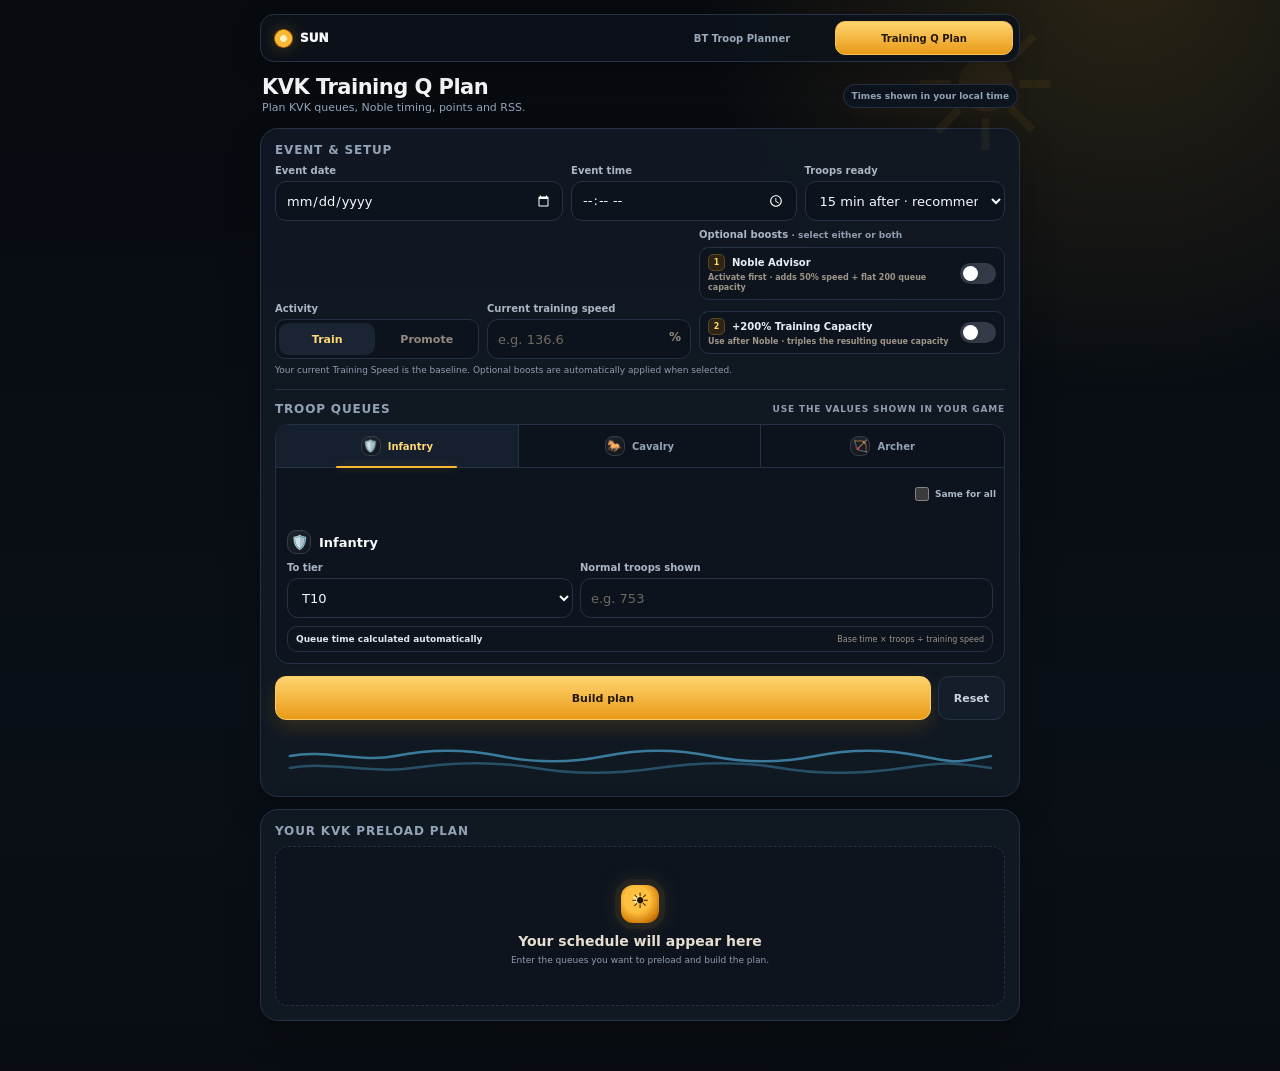
==== training.html @ 13582163 "Add files via upload" ====
<!DOCTYPE html>
<html lang="en">
<head>
<meta charset="UTF-8">
<meta name="viewport" content="width=device-width, initial-scale=1.0">
<meta name="theme-color" content="#11131a">
<title>Training Q Plan | SUN Alliance</title>
<style>
:root{
  --bg:#f8f6f8;--surface:#fff;--surface2:#fcfafc;--ink:#302a33;--muted:#817786;
  --plum:#785b78;--plum2:#9a7697;--blush:#f2e7ed;--blush2:#fbf3f7;
  --line:#e9e3e9;--line2:#ddd3df;--green:#55796b;--greenbg:#f2f8f5;
  --red:#9a5360;--redbg:#fff4f5;--amber:#8b7043;--amberbg:#fffaf0;
  --shadow:0 18px 60px rgba(59,44,61,.08);--r:20px;
}
*{box-sizing:border-box}
html{color-scheme:light}
body{margin:0;min-height:100vh;background:radial-gradient(circle at 12% 0%,rgba(242,221,235,.58),transparent 28%),radial-gradient(circle at 96% 10%,rgba(232,226,246,.58),transparent 25%),linear-gradient(180deg,#fcfafc 0,#f6f3f7 100%);color:var(--ink);font-family:Inter,ui-sans-serif,system-ui,-apple-system,BlinkMacSystemFont,"Segoe UI",sans-serif;padding:30px 18px 48px}
.shell{width:min(1180px,100%);margin:auto}
.hero{display:flex;align-items:flex-end;justify-content:space-between;gap:24px;margin:0 2px 20px}
.brand{min-width:0}.brandline{display:flex;align-items:center;gap:6px;font-size:12px;font-weight:800;letter-spacing:.12em;text-transform:uppercase;color:var(--plum2);margin-bottom:7px}.spark{display:inline-grid;place-items:center;width:22px;height:22px;border-radius:8px;background:linear-gradient(135deg,#f8e8f1,#eee4f5);color:#9b6f93;box-shadow:inset 0 0 0 1px rgba(154,118,151,.14)}
h1{font-size:clamp(27px,4vw,40px);line-height:1.05;letter-spacing:-.035em;margin:0;color:#3d3440;font-weight:850}.subtitle{margin:8px 0 0;max-width:720px;color:var(--muted);font-size:14px;line-height:1.55}
.localTag{white-space:nowrap;border:1px solid var(--line);background:rgba(255,255,255,.72);padding:8px 11px;border-radius:999px;color:var(--muted);font-size:12px;font-weight:700}
.layout{display:grid;grid-template-columns:minmax(0,.92fr) minmax(0,1.08fr);gap:16px;align-items:start}
.card{background:rgba(255,255,255,.90);border:1px solid rgba(229,220,231,.9);border-radius:var(--r);box-shadow:0 22px 70px rgba(70,50,73,.09);backdrop-filter:blur(12px)}
.formCard{padding:18px}.resultCard{padding:18px;position:sticky;top:16px}
.sectionTitle{display:flex;align-items:center;justify-content:space-between;gap:10px;font-size:12px;text-transform:uppercase;letter-spacing:.1em;color:var(--muted);font-weight:850;margin:0 0 10px}
.divider{height:1px;background:var(--line);margin:15px 0}
label{display:block;font-size:12px;font-weight:780;color:#655b69;margin:0 0 6px}.field{min-width:0}.micro{font-size:11px;color:var(--muted);line-height:1.45}
input,select{width:100%;height:42px;border:1px solid var(--line2);border-radius:11px;background:#fff;padding:8px 10px;color:var(--ink);font:inherit;font-size:14px;outline:none;transition:.16s}
input:focus,select:focus{border-color:#ad90aa;box-shadow:0 0 0 3px rgba(120,91,120,.10)}.unitPct{position:relative}.unitPct input{padding-right:28px}.unitPct span{position:absolute;right:10px;top:11px;color:#9b929e;font-size:12px;font-weight:800;pointer-events:none}
.eventGrid{display:grid;grid-template-columns:1.15fr .9fr .8fr;gap:10px}
.planRow{display:grid;grid-template-columns:.82fr .72fr 1.18fr;gap:10px;margin-top:10px;align-items:end}
.segment{display:grid;grid-template-columns:1fr 1fr;background:#f5f1f5;border:1px solid var(--line);padding:3px;border-radius:12px;gap:3px;height:42px}.segChoice{position:relative}.segChoice input{position:absolute;opacity:0;pointer-events:none}.segChoice span{height:34px;border-radius:9px;display:flex;align-items:center;justify-content:center;font-size:12px;font-weight:800;color:var(--muted);cursor:pointer;transition:.16s}.segChoice input:checked+span{background:#fff;color:var(--plum);box-shadow:0 2px 8px rgba(59,44,61,.08)}
.optionStack{display:grid;gap:7px}.toggleCard{display:flex;align-items:center;justify-content:space-between;gap:10px;min-height:42px;padding:7px 9px;border:1px solid var(--line2);border-radius:12px;background:#fff;cursor:pointer;transition:.16s}.toggleCard:hover{border-color:#cdbfce}.toggleCopy{min-width:0}.toggleTitle{display:flex;align-items:center;gap:7px;font-size:11px;font-weight:850;color:#625766}.stepNo{display:inline-grid;place-items:center;width:19px;height:19px;border-radius:6px;background:#f3edf3;color:var(--plum);font-size:9px;font-weight:900}.toggleSub{font-size:9px;color:var(--muted);margin-top:2px;line-height:1.35}.switch{position:relative;flex:0 0 auto;width:38px;height:22px}.switch input{position:absolute;opacity:0;pointer-events:none}.switchTrack{position:absolute;inset:0;border-radius:999px;background:#ded7df;transition:.18s}.switchTrack:after{content:"";position:absolute;width:16px;height:16px;left:3px;top:3px;border-radius:50%;background:#fff;box-shadow:0 1px 4px rgba(0,0,0,.15);transition:.18s}.switch input:checked+.switchTrack{background:var(--plum)}.switch input:checked+.switchTrack:after{transform:translateX(16px)}.buffNote{margin-top:6px}.sequenceHint{margin-top:8px;padding:10px 11px;border-radius:12px;background:linear-gradient(135deg,#fff8fc,#f8f2ff);border:1px solid #e6d7e6;box-shadow:0 6px 18px rgba(120,91,120,.07);font-size:10px;color:#756a78;line-height:1.45;display:flex;gap:9px;align-items:flex-start}.sequenceHint .tipIcon{flex:0 0 auto;width:24px;height:24px;border-radius:8px;display:grid;place-items:center;background:#f1e6f0;color:var(--plum);font-size:13px}.sequenceHint .tipTitle{font-weight:900;color:#5b4b5e;margin-bottom:2px}.sequenceHint .tipCopy{color:var(--muted)}
.tabsWrap{border:1px solid var(--line);border-radius:15px;background:var(--surface2);overflow:hidden}.tabsBar{border-bottom:1px solid var(--line);background:#faf8fa}.tabs{display:grid;grid-template-columns:repeat(3,minmax(0,1fr));gap:0;width:100%}.applyAllRow{display:flex;justify-content:flex-end;padding:7px 10px 0}.applyAll{display:inline-flex;align-items:center;gap:6px;color:var(--muted);font-size:10px;font-weight:800;cursor:pointer;white-space:nowrap}.applyAll input{width:14px;height:14px;margin:0;accent-color:var(--plum)}.tab{border:0;background:transparent;min-height:48px;padding:8px 6px;cursor:pointer;color:#817786;font:inherit;font-size:12px;font-weight:800;position:relative;display:flex;align-items:center;justify-content:center;gap:7px}.tab:not(:last-child){border-right:1px solid var(--line)}.tab.active{background:#fff;color:var(--plum)}.tab.active:after{content:"";position:absolute;left:25%;right:25%;bottom:-1px;height:2px;background:var(--plum)}
.troopCard{display:none;padding:14px}.troopCard.active{display:block}.troopTop{display:flex;align-items:center;justify-content:space-between;gap:12px;margin-bottom:12px}.troopName{font-size:15px;font-weight:850;display:flex;align-items:center;gap:8px}
.tierQty{display:grid;grid-template-columns:.86fr .86fr 1.25fr;gap:8px}.trainingMode .source-wrap{display:none}.trainingMode .tierQty{grid-template-columns:.9fr 1.3fr}
.calcHint{margin-top:10px;padding:9px 10px;border:1px solid var(--line);background:#faf8fa;border-radius:11px;display:flex;justify-content:space-between;gap:10px;align-items:center}.calcHint b{font-size:11px;color:#5d485f}.calcHint span{font-size:10px;color:var(--muted);text-align:right}
.actions{display:grid;grid-template-columns:1fr auto;gap:8px;margin-top:13px}.btn{height:44px;border-radius:11px;border:0;padding:0 15px;font:inherit;font-size:13px;font-weight:850;cursor:pointer}.primary{background:#5d485f;color:#fff;box-shadow:0 8px 22px rgba(93,72,95,.18)}.secondary{background:#fff;border:1px solid var(--line2);color:#756a78}.btn:active{transform:translateY(1px)}
.error{display:none;margin-top:10px;padding:10px 11px;border-radius:11px;background:var(--redbg);border:1px solid #efd6da;color:var(--red);font-size:11px;line-height:1.5}.error.show{display:block}
.empty{min-height:300px;display:grid;place-items:center;text-align:center;border:1px dashed var(--line2);border-radius:15px;background:#fdfcfd;padding:28px;color:var(--muted)}.emptyMark{width:44px;height:44px;border-radius:14px;background:var(--blush);display:grid;place-items:center;margin:0 auto 10px;color:var(--plum);font-size:20px}.empty strong{display:block;color:#5e5562;font-size:14px;margin-bottom:5px}
.resultHead{display:flex;justify-content:space-between;gap:16px;align-items:flex-start;padding-bottom:13px;border-bottom:1px solid var(--line)}.resultHead .date{font-size:20px;font-weight:850;letter-spacing:-.025em;margin-top:3px}.resultHead .sub{font-size:11px;color:var(--muted);margin-top:4px}.points{text-align:right}.points .num{font-size:24px;font-weight:900;color:var(--plum);letter-spacing:-.03em}.points .lbl{font-size:10px;text-transform:uppercase;letter-spacing:.09em;color:var(--muted);font-weight:800}
.planSummary{margin-top:11px;padding:11px 12px;border:1px solid var(--line);background:#fcfafc;border-radius:12px;font-size:12px;line-height:1.6;color:#665b69}.planSummary b{color:#4f4352}.notice{margin-top:10px;padding:9px 10px;border-radius:10px;font-size:11px;line-height:1.45}.notice.ok{background:var(--greenbg);color:var(--green);border:1px solid #dcebe4}.notice.warn{background:var(--redbg);color:var(--red);border:1px solid #efd6da}
.startHero{margin-top:11px;padding:12px 13px;border:1px solid #ded3e0;background:linear-gradient(135deg,#fff,#faf5fa);border-radius:13px;display:flex;align-items:center;justify-content:space-between;gap:14px}.startHero .label{font-size:10px;text-transform:uppercase;letter-spacing:.09em;color:var(--muted);font-weight:850}.startHero .when{font-size:16px;font-weight:900;color:#4f3f52;text-align:right;letter-spacing:-.02em}.startHero .micro{margin-top:3px}
.noble{display:flex;align-items:center;justify-content:space-between;gap:12px;margin-top:11px;padding:10px 11px;border:1px solid #e5dbe5;background:#fbf7fa;border-radius:11px}.noble .label{font-size:11px;color:var(--muted);font-weight:750}.noble .when{font-size:13px;font-weight:850;color:#5d485f;text-align:right}
.planSteps{margin-top:11px;display:grid;gap:8px}.planStep{display:grid;grid-template-columns:auto 1fr auto;gap:10px;align-items:center;padding:10px 11px;border:1px solid var(--line);border-radius:12px;background:#fcfafc}.planStep .n{width:24px;height:24px;border-radius:8px;display:grid;place-items:center;background:#f1eaf1;color:var(--plum);font-size:10px;font-weight:900}.planStep .title{font-size:11px;font-weight:850;color:#534756}.planStep .desc{font-size:9px;color:var(--muted);margin-top:2px;line-height:1.35}.planStep .time{font-size:12px;font-weight:900;color:#4f3f52;text-align:right;white-space:nowrap}.queueSummary{margin-top:11px;display:grid;grid-template-columns:repeat(3,minmax(0,1fr));gap:7px}.queuePill{padding:9px;border:1px solid var(--line);border-radius:11px;background:#fff}.queuePill .top{display:flex;align-items:center;gap:6px;font-size:10px;font-weight:850;color:#594d5c}.queuePill .qty{font-size:14px;font-weight:900;color:#453b48;margin-top:4px}.queuePill .meta{font-size:9px;color:var(--muted);margin-top:2px;line-height:1.35}.schedule{margin-top:12px;border:1px solid var(--line);border-radius:13px;overflow:hidden}.schedHead,.schedRow{display:grid;grid-template-columns:1.25fr 1.1fr .8fr .7fr;gap:8px;align-items:center}.schedHead{padding:8px 10px;background:#faf8fa;color:#918895;font-size:9px;text-transform:uppercase;letter-spacing:.08em;font-weight:850}.schedRow{padding:10px;border-top:1px solid var(--line);font-size:11px}.schedRow:first-of-type{border-top:0}.qname{font-weight:850;color:#554b58}.qpath{display:block;color:var(--muted);font-size:10px;margin-top:2px}.start{font-weight:850;color:#4c414f}.smallMuted{font-size:10px;color:var(--muted)}
.rssTotal{margin-top:11px;border:1px solid var(--line);border-radius:13px;padding:10px}.rssTop{display:flex;align-items:center;justify-content:space-between;gap:10px;margin-bottom:8px}.rssTitle{font-size:11px;font-weight:850}.rssGrid{display:grid;grid-template-columns:repeat(4,1fr);gap:7px}.rssItem{background:linear-gradient(180deg,#fcfafc,#f8f4f8);border:1px solid #eee7ef;border-radius:11px;padding:8px;text-align:center}.rssItem span{display:flex;align-items:center;justify-content:center;gap:5px;font-size:9px;text-transform:uppercase;color:var(--muted);font-weight:800}.rssItem b{display:block;font-size:12px;margin-top:3px}.miniIcon{width:23px;height:23px;display:inline-grid;place-items:center;border-radius:8px;background:#fff;border:1px solid #eadfea;box-shadow:0 3px 10px rgba(71,51,73,.06);font-size:14px;line-height:1}.tabIcon{width:24px;height:24px;display:inline-grid;place-items:center;border-radius:8px;background:#fff;border:1px solid #ebe3ec;font-size:14px;box-shadow:0 3px 10px rgba(71,51,73,.05)}.troopIcon{width:28px;height:28px;display:inline-grid;place-items:center;border-radius:9px;background:linear-gradient(135deg,#fff,#f6eff6);border:1px solid #eadfea;font-size:16px}.unsupported{margin-top:9px;font-size:10px;color:var(--amber);background:var(--amberbg);border:1px solid #efe3c7;border-radius:9px;padding:8px;line-height:1.45}
.resultFoot{display:flex;gap:7px;flex-wrap:wrap;margin-top:10px}.tag{border:1px solid var(--line);border-radius:999px;padding:5px 8px;font-size:9px;color:var(--muted);background:#fff;font-weight:750}
.foot{margin-top:14px;text-align:center;font-size:10px;line-height:1.5;color:#9b929e}
@media(max-width:900px){.layout{grid-template-columns:1fr}.resultCard{position:static}.hero{align-items:flex-start}.localTag{display:none}.empty{min-height:180px}}
@media(max-width:600px){body{padding:18px 10px 34px;overflow-x:hidden}.shell,.layout,.card,.tabsWrap{max-width:100%;min-width:0}.hero{margin-bottom:14px}.subtitle{font-size:12px}.formCard,.resultCard{padding:13px;border-radius:16px}.planRow{grid-template-columns:1fr}.eventGrid{grid-template-columns:1fr 1fr}.eventGrid .bufferField{grid-column:1/-1}.tierQty,.trainingMode .tierQty{grid-template-columns:1fr 1fr}.tierQty .field:last-child{grid-column:1/-1}.tab{font-size:11px;gap:4px;padding:8px 4px}.tabIcon{width:22px;height:22px}.applyAllRow{padding:7px 9px 0}.queueSummary{grid-template-columns:1fr}.planStep{grid-template-columns:auto 1fr}.planStep .time{grid-column:2;text-align:left;white-space:normal;margin-top:-2px}.schedHead{display:none}.schedRow{grid-template-columns:1.2fr 1fr;gap:8px}.schedRow>div:nth-child(3),.schedRow>div:nth-child(4){text-align:left}.rssGrid{grid-template-columns:1fr 1fr}.resultHead{flex-direction:column;gap:8px}.points{text-align:left}.actions{grid-template-columns:1fr auto}}

/* SUN Alliance Kingdom 2344 visual theme - UX only; calculator logic unchanged */
:root{
  --bg:#fff9ee;--surface:#fffefb;--surface2:#fffaf0;--ink:#3b3025;--muted:#8a7762;
  --plum:#e99a1d;--plum2:#c97911;--blush:#fff0bd;--blush2:#fff8df;
  --line:#f0dfbd;--line2:#e8d3a7;--green:#557c61;--greenbg:#f1f8f2;
  --red:#a45252;--redbg:#fff4f1;--amber:#9a6818;--amberbg:#fff7df;
  --shadow:0 20px 60px rgba(129,88,24,.10);--r:20px;
}
html{background:#fff9ee}
body{
  background:
    radial-gradient(circle at 8% -4%,rgba(255,211,91,.26),transparent 30%),
    radial-gradient(circle at 94% 6%,rgba(255,172,113,.20),transparent 26%),
    radial-gradient(circle at 60% 115%,rgba(255,226,154,.22),transparent 32%),
    linear-gradient(180deg,#fffdf7 0%,#fff8e9 100%);
}
.hero{padding:2px 2px 4px}
.brandline{color:#bd7611;letter-spacing:.14em;font-size:11px}
.spark{
  width:26px;height:26px;border-radius:10px;
  background:linear-gradient(145deg,#fff4b8,#ffd76a);
  color:#b76b00;border:1px solid rgba(207,137,20,.20);
  box-shadow:0 5px 14px rgba(222,146,16,.16),inset 0 1px 0 rgba(255,255,255,.9);
  font-size:15px;
}
h1{color:#3e3224;letter-spacing:-.04em}
.subtitle{color:#8b765e}
.localTag{border-color:#efdcb5;background:rgba(255,253,246,.86);color:#8b714e;box-shadow:0 6px 18px rgba(145,94,24,.06)}
.card{
  background:rgba(255,254,250,.94);
  border-color:rgba(235,211,166,.88);
  box-shadow:0 22px 68px rgba(119,77,20,.095);
}
.formCard,.resultCard{position:relative;overflow:hidden}
.resultCard{position:sticky}
.formCard:before,.resultCard:before{
  content:"";position:absolute;left:0;right:0;top:0;height:3px;
  background:linear-gradient(90deg,#ffd76b,#f7a83e,#ffcf7d);
  opacity:.95;
}
.sectionTitle{color:#987b58}
.divider{background:#f0e1c5}
label{color:#6f5d49}
input,select{border-color:#ead8b5;background:#fffefb;color:#3d3227}
input:hover,select:hover{border-color:#dfc28c}
input:focus,select:focus{border-color:#eba633;box-shadow:0 0 0 3px rgba(235,166,51,.13)}
.unitPct span{color:#a18d73}
.segment{background:#fff6e7;border-color:#efdfc2}
.segChoice span{color:#957f65}
.segChoice input:checked+span{background:#fffefb;color:#b96d0c;box-shadow:0 4px 12px rgba(177,111,18,.10)}
.toggleCard{background:#fffefb;border-color:#ead9b8}
.toggleCard:hover{border-color:#e7b760;background:#fffdf6;box-shadow:0 6px 18px rgba(160,104,17,.07)}
.toggleTitle{color:#665440}
.stepNo{background:#fff0bf;color:#b96d0c;border:1px solid #f0d68f}
.toggleSub{color:#8d7a65}
.switchTrack{background:#e5dccb}
.switch input:checked+.switchTrack{background:linear-gradient(90deg,#f3b53f,#e99618);box-shadow:0 3px 10px rgba(217,139,15,.20)}
.sequenceHint{
  background:linear-gradient(135deg,#fff9df,#fff1cd);
  border-color:#efd790;box-shadow:0 8px 22px rgba(191,126,20,.08);color:#80693f
}
.sequenceHint .tipIcon{background:linear-gradient(145deg,#ffe89c,#ffd367);color:#a86400;border:1px solid #e9c96f}
.sequenceHint .tipTitle{color:#765013}.sequenceHint .tipCopy{color:#866f4e}
.buffNote{color:#9a856d}
.tabsWrap{border-color:#ebdab7;background:#fffaf0;box-shadow:inset 0 1px 0 rgba(255,255,255,.8)}
.tabsBar{background:#fff7e8;border-color:#eddcbd}
.applyAll{color:#8d765e}.applyAll input{accent-color:#e79a20}
.tab{color:#8f7a64}.tab:not(:last-child){border-color:#edddc1}.tab.active{background:#fffefb;color:#b96d0c}.tab.active:after{height:3px;background:linear-gradient(90deg,#f3b53f,#e58b12);border-radius:999px}
.tabIcon,.troopIcon,.miniIcon{border-color:#ecdcbf;background:linear-gradient(145deg,#fff,#fff7e7);box-shadow:0 4px 12px rgba(145,92,17,.06)}
.troopIcon{background:linear-gradient(145deg,#fffef8,#fff1ca)}
.calcHint{background:#fff9ee;border-color:#ead9bb}.calcHint b{color:#6f5328}.calcHint span{color:#907a62}
.primary{background:linear-gradient(135deg,#f3b33b,#e78d13);color:#fff;box-shadow:0 10px 25px rgba(219,139,16,.22);text-shadow:0 1px 0 rgba(103,61,0,.10)}
.primary:hover{filter:brightness(1.025);box-shadow:0 12px 28px rgba(219,139,16,.26)}
.secondary{background:#fffdf8;border-color:#e8d7b7;color:#816d55}
.empty{border-color:#ead5a9;background:linear-gradient(180deg,#fffefb,#fff9eb);color:#927b61}
.emptyMark{background:linear-gradient(145deg,#fff1b8,#ffd96c);color:#a86500;box-shadow:0 8px 20px rgba(202,132,14,.12)}
.empty strong{color:#685642}
.resultHead{border-color:#ecddc2}.points .num{color:#d9830e}
.planSummary{background:#fffaf1;border-color:#ebdab8;color:#756149}.planSummary b{color:#5f4930}
.startHero{border-color:#e8cf9d;background:linear-gradient(135deg,#fffefb,#fff3d1);box-shadow:0 8px 22px rgba(167,109,20,.06)}
.startHero .when{color:#6d4c1c}
.noble{border-color:#ecd7a8;background:#fff8e7}.noble .when{color:#9d620d}
.planStep{background:#fffaf1;border-color:#ead9b8}.planStep .n{background:#ffedb3;color:#ad6904}.planStep .title{color:#665039}.planStep .time{color:#6f4e21}
.queuePill{border-color:#ead9b8;background:#fffefb}.queuePill .top{color:#655039}.queuePill .qty{color:#4c3a28}
.schedule{border-color:#ead9b8;background:#fffefb}.schedHead{background:#fff5e3;color:#987d5e}.schedRow{border-color:#efe1c9}.qname{color:#604c37}.start{color:#75511e}
.rssTotal{border-color:#ead9b8;background:#fffdf8}.rssItem{background:linear-gradient(180deg,#fffdf7,#fff6e4);border-color:#efe0c6}
.resultFoot .tag{border-color:#e9d8b8;background:#fffdf8;color:#8a745c}
.unsupported{color:#8a5d13;background:#fff7dc;border-color:#efdcaa}
.foot{color:#9a866e}
.error{border-color:#efd1c6}
@media(max-width:600px){
  .hero{padding-top:0}
  .brandline{font-size:10px}
  .spark{width:24px;height:24px;border-radius:9px}
  .formCard,.resultCard{box-shadow:0 16px 40px rgba(119,77,20,.08)}
}


/* Dark SUN Alliance visual theme only. Calculator logic intentionally unchanged. */
:root{
  --bg:#0d1016;--surface:#151922;--surface2:#11151c;--ink:#f7f1e7;--muted:#aaa092;
  --plum:#f7b632;--plum2:#ffd36a;--blush:#2a2115;--blush2:#1c1812;
  --line:#2b303a;--line2:#3a3f49;--green:#8fd2ad;--greenbg:#14241e;
  --red:#ff9a9f;--redbg:#2a171a;--amber:#ffd166;--amberbg:#261f12;
  --shadow:0 22px 70px rgba(0,0,0,.34);--r:20px;
}
html{color-scheme:dark;max-width:100%;overflow-x:clip;overscroll-behavior-x:none}
body{
  background:
    radial-gradient(circle at 12% 0%,rgba(255,190,67,.16),transparent 27%),
    radial-gradient(circle at 92% 8%,rgba(255,116,74,.10),transparent 24%),
    radial-gradient(circle at 50% 115%,rgba(255,205,91,.08),transparent 35%),
    linear-gradient(180deg,#0c0f15 0%,#10131a 48%,#0b0e13 100%);
  color:var(--ink);
  width:100%;max-width:100%;overflow-x:clip;overscroll-behavior-x:none;touch-action:pan-y;
}
body:before{
  content:"";position:fixed;inset:0;pointer-events:none;z-index:-1;opacity:.45;
  background-image:
    radial-gradient(circle,rgba(255,216,124,.55) 0 1px,transparent 1.6px),
    radial-gradient(circle,rgba(255,255,255,.24) 0 1px,transparent 1.4px);
  background-size:58px 58px,94px 94px;background-position:0 0,23px 31px;
  mask-image:linear-gradient(to bottom,rgba(0,0,0,.8),transparent 70%);
}
.shell{position:relative;max-width:100%;overflow:hidden}
.shell:before{
  content:"☀";position:absolute;right:-46px;top:-74px;font-size:180px;line-height:1;
  color:#ffbf3f;opacity:.055;pointer-events:none;filter:drop-shadow(0 0 24px rgba(255,185,45,.20));
}
.hero{position:relative;z-index:1}
.brandline{color:#ffd36a}.spark{
  background:linear-gradient(145deg,#ffcf62,#f2a719);color:#1b1408;border:1px solid rgba(255,220,133,.5);
  box-shadow:0 0 0 4px rgba(247,182,50,.07),0 0 22px rgba(247,182,50,.18)
}
h1{color:#fff8e9;text-shadow:0 2px 18px rgba(255,188,53,.08)}
.subtitle,.micro{color:var(--muted)}
.localTag{background:rgba(21,25,34,.78);border-color:#343945;color:#b9ad9c;backdrop-filter:blur(10px)}
.card{background:rgba(20,24,32,.94);border-color:#2e333d;box-shadow:var(--shadow);backdrop-filter:blur(16px)}
.formCard,.resultCard{position:relative;overflow:hidden}
.formCard:after,.resultCard:after{
  content:"";position:absolute;width:150px;height:150px;border-radius:50%;right:-90px;top:-88px;
  background:radial-gradient(circle,rgba(255,188,53,.12),transparent 67%);pointer-events:none
}
.sectionTitle{color:#9f9588}.divider{background:#2a3039}
label{color:#c9bdac}
input,select{background:#0f131a;border-color:#373d47;color:#f8f2e8}
input::placeholder{color:#6f6a63}
input:focus,select:focus{border-color:#e4a82c;box-shadow:0 0 0 3px rgba(247,182,50,.12)}
.unitPct span{color:#938a7e}
.segment{background:#0f131a;border-color:#303640}
.segChoice span{color:#948b80}.segChoice input:checked+span{background:#24201a;color:#ffd36a;box-shadow:inset 0 0 0 1px #5d481f,0 4px 12px rgba(0,0,0,.18)}
.toggleCard{background:#10151c;border-color:#323844}
.toggleCard:hover{border-color:#8b6c2a;background:#171a20;box-shadow:0 8px 20px rgba(0,0,0,.20)}
.toggleTitle{color:#f0e7db}.stepNo{background:#2d2414;color:#ffd46b;border:1px solid #5b4720}.toggleSub{color:#9e9589}
.switchTrack{background:#343b46}.switch input:checked+.switchTrack{background:linear-gradient(90deg,#f7b632,#ffcc5c);box-shadow:0 0 16px rgba(247,182,50,.20)}
.switch input:checked+.switchTrack:after{background:#17120a}
.sequenceHint{background:linear-gradient(135deg,#211b10,#17191d);border-color:#5b4720;box-shadow:none;color:#d9c89d}
.sequenceHint .tipIcon{background:linear-gradient(145deg,#ffda73,#f3ad24);color:#1b1307;border-color:#7d5d1c;box-shadow:0 0 18px rgba(247,182,50,.18)}
.sequenceHint .tipTitle{color:#ffe09a}.sequenceHint .tipCopy{color:#c1b59f}
.tabsWrap{background:#10141b;border-color:#303641;box-shadow:none}.tabsBar{background:#0d1117;border-color:#2d333d}
.applyAll{color:#a99f92}.applyAll input{accent-color:#f3b12f}
.tab{color:#988f84}.tab:not(:last-child){border-color:#2d333c}.tab.active{background:#171b22;color:#ffd36a}.tab.active:after{background:linear-gradient(90deg,#ffce60,#ef9f16);box-shadow:0 0 10px rgba(247,182,50,.25)}
.troopIcon,.tabIcon,.miniIcon{background:linear-gradient(145deg,#1d222c,#12161d);border-color:#343b46;box-shadow:inset 0 1px 0 rgba(255,255,255,.035)}
.calcHint{background:#10151c;border-color:#303640}.calcHint b{color:#e5d9c6}.calcHint span{color:#9e9589}
.primary{background:linear-gradient(135deg,#ffc94f,#ee9f16);color:#1a1206;box-shadow:0 10px 28px rgba(238,159,22,.22);text-shadow:none}
.primary:hover{filter:brightness(1.06);box-shadow:0 12px 30px rgba(238,159,22,.28)}
.secondary{background:#11161d;border-color:#343b46;color:#c9bfae}
.empty{background:linear-gradient(180deg,#11161d,#0f1319);border-color:#333943;color:#978f84}
.emptyMark{background:radial-gradient(circle at 42% 38%,#ffe28a 0 13%,#ffbf3f 14% 40%,#d6810c 72%,#7b4300 100%);color:#221607;box-shadow:0 0 0 6px rgba(247,182,50,.06),0 0 28px rgba(247,182,50,.20);font-size:0}.emptyMark:before{content:"☀";font-size:21px}
.empty strong{color:#e7ded1}
.resultHead{border-color:#2c323b}.points .num{color:#ffd05c;text-shadow:0 0 20px rgba(247,182,50,.10)}
.planSummary{background:#11161d;border-color:#303640;color:#bcb1a2}.planSummary b{color:#f1e7d8}
.startHero{background:linear-gradient(135deg,#1b1a16,#14171d);border-color:#59461f;box-shadow:inset 0 1px 0 rgba(255,218,126,.04)}
.startHero .when{color:#ffd66f}.startHero .label{color:#a69c8f}
.noble{background:#18170f;border-color:#58451e}.noble .label{color:#b5aa9b}.noble .when{color:#ffd36a}
.notice.ok{background:#13221d;color:#91d7b2;border-color:#24483b}.notice.warn{background:#271719;color:#ff9ea4;border-color:#5a2b31}
.planStep{background:#11161d;border-color:#303640}.planStep .n{background:#2e2412;color:#ffd36a}.planStep .title{color:#e5d9c8}.planStep .time{color:#ffcb58}
.queuePill,.schedule,.rssTotal{background:#10151c;border-color:#303640}.queuePill .top,.qname{color:#e9dece}.queuePill .qty{color:#fff4df}.schedHead{background:#151a21;color:#a89e91}.schedRow{border-color:#29303a}.start{color:#ffd05e}
.rssItem{background:linear-gradient(180deg,#151a21,#11151b);border-color:#303640}.resultFoot .tag{background:#11161d;border-color:#303640;color:#aaa093}.unsupported{background:#211c10;color:#efcb75;border-color:#54431f}
.error{background:#291719;border-color:#5f2d31;color:#ff9fa3}.foot{color:#7f786f}
.btn,.tab,.toggleCard,.segChoice span,input,select{transition:background .18s,border-color .18s,color .18s,box-shadow .18s,transform .12s,filter .18s}
@media(hover:hover) and (pointer:fine){
  .tab:hover{background:#151920;color:#d9c9ae}.secondary:hover{border-color:#6a5527;color:#f5d98f}.rssItem:hover{border-color:#514526;transform:translateY(-1px)}
}
@media(max-width:600px){
  .shell:before{right:-54px;top:-48px;font-size:130px}.brandline{letter-spacing:.09em}.localTag{background:#131821}.formCard,.resultCard{box-shadow:0 16px 40px rgba(0,0,0,.28)}
}
@media(prefers-reduced-motion:reduce){*{scroll-behavior:auto!important;transition:none!important}}
/* SUN duck swim microinteraction */
.duckLane{position:relative;height:74px;margin-top:18px;overflow:hidden;pointer-events:none;contain:layout paint;isolation:isolate}
.waterWaves{position:absolute;left:2%;right:2%;bottom:7px;width:96%;height:28px;z-index:0;overflow:visible}
.waterWaves path{fill:none;stroke-linecap:round;stroke-width:2.5}
.waterWaves .wave1{stroke:rgba(84,184,231,.62)}
.waterWaves .wave2{stroke:rgba(84,184,231,.34)}
.duckRunner{position:absolute;left:-70px;bottom:18px;width:62px;height:44px;opacity:0;z-index:1;filter:drop-shadow(0 7px 10px rgba(0,0,0,.30))}
.duckRunner svg{display:block;width:100%;height:100%;overflow:visible}
.duckLane.run .duckRunner{opacity:1;animation:duckSwim 4.8s linear infinite}
@keyframes duckSwim{
  0%{left:-70px;transform:translateY(1px) rotate(-1.5deg)}
  12.5%{left:12.5%;transform:translateY(-2px) rotate(1.5deg)}
  25%{left:25%;transform:translateY(0) rotate(-1deg)}
  37.5%{left:37.5%;transform:translateY(-2.5px) rotate(1deg)}
  50%{left:50%;transform:translateY(0) rotate(-1deg)}
  62.5%{left:62.5%;transform:translateY(-2px) rotate(1.5deg)}
  75%{left:75%;transform:translateY(0) rotate(-1deg)}
  87.5%{left:87.5%;transform:translateY(-2px) rotate(1deg)}
  100%{left:calc(100% + 70px);transform:translateY(1px) rotate(-1.5deg)}
}
.resourceSvg{width:22px;height:22px;display:block}
.miniIcon{padding:2px}
@media(prefers-reduced-motion:reduce){
  .duckLane.run .duckRunner{animation:none;left:calc(50% - 31px);opacity:1;transform:none}
}


/* Shared SUN utility navigation */
.sun-site-nav{
  width:min(100%,760px);margin:0 auto 10px;display:flex;align-items:center;justify-content:space-between;
  gap:10px;padding:6px;border:1px solid #253246;border-radius:14px;background:rgba(14,19,27,.88);
  box-shadow:0 10px 28px rgba(0,0,0,.20);backdrop-filter:blur(12px);position:relative;z-index:30
}
.sun-site-brand{display:flex;align-items:center;gap:7px;color:#f7f9fc;text-decoration:none;font-size:12px;font-weight:950;padding:5px 7px;white-space:nowrap}
.sun-site-orb{width:19px;height:19px;border-radius:50%;background:radial-gradient(circle,#fff0bf 0 26%,#f7ba35 27% 62%,#b96d06 63%);box-shadow:0 0 15px rgba(246,184,50,.26)}
.sun-site-links{display:grid;grid-template-columns:1fr 1fr;gap:4px;min-width:0;flex:1;max-width:360px}
.sun-site-link{
  min-width:0;text-align:center;text-decoration:none;color:#9aa9bc;font-size:10px;font-weight:900;
  padding:8px 7px;border:1px solid transparent;border-radius:10px;white-space:nowrap
}
.sun-site-link.active{color:#241806;background:linear-gradient(180deg,#ffd46d,#e99a18);border-color:#f5c45d}
.sun-site-link:not(.active):hover{color:#f7f9fc;background:#151f2e}
@media(max-width:420px){
  .sun-site-nav{gap:5px;padding:5px}
  .sun-site-brand{padding:4px 5px;font-size:11px}
  .sun-site-links{gap:3px}
  .sun-site-link{font-size:9px;padding:8px 4px}
}


/* SUN mobile-first utility refresh. Presentation only. */
body{
  padding:14px 12px 38px!important;
  background:
    radial-gradient(circle at 88% -4%,rgba(246,184,50,.15),transparent 27rem),
    linear-gradient(180deg,#070a0f,#0a1017 65%,#090d13)!important;
}
.shell{width:min(100%,760px)!important;margin:0 auto!important;overflow:visible!important}
.hero{
  display:flex!important;align-items:center!important;justify-content:space-between!important;
  gap:10px!important;margin:8px 2px 12px!important;padding:0!important
}
.brandline{display:none!important}
h1{font-size:21px!important;line-height:1.05!important;letter-spacing:-.025em!important;color:#f7f9fc!important}
.subtitle{font-size:11px!important;line-height:1.4!important;margin:4px 0 0!important;color:#93a3b7!important}
.localTag{
  font-size:9px!important;padding:6px 8px!important;background:#0d141e!important;border-color:#253246!important;
  color:#93a3b7!important
}
.layout{grid-template-columns:1fr!important;gap:12px!important}
.card{
  background:rgba(17,24,35,.96)!important;border:1px solid #253246!important;border-radius:18px!important;
  box-shadow:0 14px 36px rgba(0,0,0,.24)!important;backdrop-filter:none!important
}
.formCard,.resultCard{padding:14px!important;position:static!important;overflow:hidden!important}
.formCard:before,.formCard:after,.resultCard:before,.resultCard:after{display:none!important}
.sectionTitle{
  font-size:10px!important;letter-spacing:.065em!important;color:#93a3b7!important;margin:0 0 8px!important
}
.divider{margin:12px 0!important;background:#253246!important}
label{font-size:10px!important;color:#aab6c5!important;margin-bottom:5px!important}
.micro{font-size:9px!important;color:#8f9daf!important}
input,select{
  height:40px!important;border-radius:10px!important;background:#0c131c!important;border-color:#253246!important;
  color:#f7f9fc!important;font-size:13px!important
}
input:focus,select:focus{border-color:#f6b832!important;box-shadow:0 0 0 3px rgba(246,184,50,.10)!important}
.eventGrid{grid-template-columns:1.15fr .9fr .8fr!important;gap:8px!important}
.planRow{grid-template-columns:.8fr .8fr 1.2fr!important;gap:8px!important;margin-top:8px!important}
.segment{height:40px!important;border-radius:10px!important;background:#0c131c!important;border-color:#253246!important}
.segChoice span{height:32px!important;font-size:11px!important}
.segChoice input:checked+span{background:#1a2432!important;color:#ffd777!important;box-shadow:none!important}
.optionStack{gap:6px!important}
.toggleCard{
  min-height:40px!important;padding:6px 8px!important;border-radius:10px!important;
  background:#0d141e!important;border-color:#253246!important
}
.toggleTitle{font-size:10px!important;color:#e8eef5!important}
.toggleSub{font-size:8px!important;line-height:1.25!important}
.stepNo{width:17px!important;height:17px!important;border-radius:5px!important;font-size:8px!important}
.switch{width:36px!important;height:21px!important}
.switchTrack:after{width:15px!important;height:15px!important}
.switch input:checked+.switchTrack:after{transform:translateX(15px)!important}
.buffNote{margin-top:5px!important}
.tabsWrap{border-radius:13px!important;border-color:#253246!important;background:#0d141e!important}
.tabsBar{background:#0c131c!important;border-color:#253246!important}
.tabs{grid-template-columns:repeat(3,minmax(0,1fr))!important}
.tab{
  min-height:42px!important;padding:6px 4px!important;font-size:10px!important;color:#93a3b7!important;
  border-color:#253246!important
}
.tab.active{background:#151f2e!important;color:#ffd777!important}
.tab.active:after{background:#f6b832!important;height:2px!important}
.tabIcon{width:20px!important;height:20px!important;font-size:12px!important}
.applyAllRow{padding:6px 8px 0!important}
.applyAll{font-size:9px!important}
.troopCard{padding:11px!important}
.troopTop{margin-bottom:8px!important}
.troopName{font-size:13px!important}
.troopIcon{width:24px!important;height:24px!important;font-size:14px!important}
.tierQty{grid-template-columns:.86fr .86fr 1.25fr!important;gap:7px!important}
.trainingMode .tierQty{grid-template-columns:.9fr 1.3fr!important}
.calcHint{
  margin-top:8px!important;padding:7px 8px!important;border-radius:10px!important;
  background:#0d141e!important;border-color:#253246!important
}
.calcHint b{font-size:9px!important;color:#dfe7ef!important}.calcHint span{font-size:8px!important}
.actions{grid-template-columns:1fr auto!important;gap:7px!important;margin-top:10px!important}
.btn{height:42px!important;border-radius:11px!important;font-size:11px!important}
.primary{
  background:linear-gradient(180deg,#ffd46d,#e99a18)!important;color:#251804!important;
  box-shadow:0 8px 20px rgba(232,155,23,.17)!important
}
.secondary{background:#151f2e!important;border-color:#253246!important;color:#c7d2df!important}
.duckLane{height:52px!important;margin-top:10px!important}
.resultCard{margin-bottom:0!important}
.empty{min-height:160px!important;padding:20px!important;border-radius:13px!important;background:#0d141e!important;border-color:#253246!important}
.emptyMark{width:38px!important;height:38px!important;border-radius:12px!important}
.resultHead{padding-bottom:10px!important;border-color:#253246!important}
.resultHead .date{font-size:16px!important}.points .num{font-size:20px!important}
.planSteps{margin-top:9px!important;gap:6px!important}
.planStep{padding:8px 9px!important;border-radius:10px!important;background:#0d141e!important;border-color:#253246!important}
.planStep .n{width:22px!important;height:22px!important;border-radius:7px!important}
.planStep .title{font-size:10px!important}.planStep .desc{font-size:8px!important}.planStep .time{font-size:10px!important}
.schedule{margin-top:9px!important;border-radius:11px!important;border-color:#253246!important;background:#0d141e!important}
.schedHead{padding:7px 8px!important;font-size:8px!important;background:#111a26!important}
.schedRow{padding:8px!important;font-size:10px!important;border-color:#253246!important}
.qpath,.smallMuted{font-size:8px!important}
.rssTotal{margin-top:9px!important;padding:8px!important;border-radius:11px!important;background:#0d141e!important;border-color:#253246!important}
.rssGrid{gap:5px!important}.rssItem{padding:6px!important;border-radius:9px!important}.rssItem b{font-size:11px!important}
.resultFoot{margin-top:8px!important}.tag{font-size:8px!important}
.foot{font-size:8px!important}
.error{font-size:10px!important}
@media(max-width:600px){
  body{padding:10px 8px 28px!important}
  .hero{margin-bottom:10px!important}
  .localTag{display:none!important}
  .formCard,.resultCard{padding:11px!important;border-radius:15px!important}
  .eventGrid{grid-template-columns:1fr 1fr!important}
  .eventGrid .bufferField{grid-column:1/-1!important}
  .planRow{grid-template-columns:1fr!important}
  .tierQty,.trainingMode .tierQty{grid-template-columns:1fr 1fr!important}
  .tierQty .field:last-child{grid-column:1/-1!important}
  .queueSummary{grid-template-columns:1fr!important}
  .schedRow{grid-template-columns:1.15fr 1fr!important}
  .rssGrid{grid-template-columns:1fr 1fr!important}
}


/* Final shared SUN design-system alignment */
:root{
  --sun-bg:#080b10;--sun-card:#111823;--sun-card2:#0d131c;--sun-line:#253246;
  --sun-text:#f7f9fc;--sun-muted:#93a3b7;--sun-gold:#f6b832;--sun-gold2:#ffd777;
  --sun-radius:18px;--sun-field-radius:11px;--sun-shadow:0 14px 36px rgba(0,0,0,.24);
}
.sun-site-nav{border-radius:14px!important;border-color:var(--sun-line)!important;background:rgba(14,19,27,.92)!important}
.sun-site-link{min-height:34px;display:flex;align-items:center;justify-content:center}
.sun-site-link.active{background:linear-gradient(180deg,#ffd46d,#e99a18)!important;color:#241806!important}
@media(max-width:420px){.sun-site-link{min-height:32px}}


/* Final Training Q Plan component alignment to BT Troop Planner */
body{font-family:Inter,ui-sans-serif,system-ui,-apple-system,BlinkMacSystemFont,"Segoe UI",sans-serif!important;color:var(--sun-text)!important}
.shell{width:min(100%,760px)!important}
.hero{padding:4px 2px 12px!important;margin:0!important;min-height:56px!important}
h1{font-size:21px!important;line-height:1.05!important;letter-spacing:-.025em!important;font-weight:900!important;color:var(--sun-text)!important}
.subtitle{margin:3px 0 0!important;font-size:11px!important;line-height:1.35!important;color:var(--sun-muted)!important}
.card{border-radius:var(--sun-radius)!important;border-color:var(--sun-line)!important;background:rgba(17,24,35,.96)!important;box-shadow:var(--sun-shadow)!important}
.formCard,.resultCard{padding:14px!important}
.sectionTitle{font-size:12px!important;letter-spacing:.07em!important;font-weight:900!important;color:var(--sun-muted)!important;text-transform:uppercase!important}
input,select{height:40px!important;border-radius:var(--sun-field-radius)!important;border-color:var(--sun-line)!important;background:#0c131c!important;color:var(--sun-text)!important}
.segment,.toggleCard,.tabsWrap,.calcHint,.planStep,.schedule,.rssTotal{border-color:var(--sun-line)!important}
.tabsWrap{border-radius:14px!important}
.tab{min-height:42px!important;font-size:10px!important;font-weight:900!important}
.tab.active{color:var(--sun-gold2)!important;background:#151f2e!important}
.actions{margin-top:12px!important;gap:7px!important}
.btn{height:44px!important;border-radius:11px!important;font-size:11px!important;font-weight:900!important}
.primary{background:linear-gradient(180deg,#ffd46d,#e99a18)!important;color:#251804!important;border:1px solid #ffcb65!important;box-shadow:0 8px 20px rgba(232,155,23,.17)!important}
.secondary{background:#141e2b!important;border:1px solid var(--sun-line)!important;color:#cbd5e1!important}
.resultCard{margin-bottom:12px!important}
.resultHead .date{font-weight:950!important;color:var(--sun-text)!important}
.points .num,.planStep .time,.start{color:var(--sun-gold2)!important}
.queuePill,.schedule,.rssTotal,.planStep,.calcHint{background:#0d141e!important}
@media(max-width:600px){
  .formCard,.resultCard{padding:12px!important}
  .hero{padding:2px 2px 10px!important}
  .sectionTitle{font-size:11px!important}
}

</style>
</head>
<body>

<nav class="sun-site-nav" aria-label="SUN tools">
  <a class="sun-site-brand" href="index.html" aria-label="SUN Alliance home">
    <span class="sun-site-orb" aria-hidden="true"></span>
    <span>SUN</span>
  </a>
  <div class="sun-site-links">
    <a class="sun-site-link " href="index.html">BT Troop Planner</a>
    <a class="sun-site-link active" href="training.html">Training Q Plan</a>
  </div>
</nav>

<div class="shell">
  <header class="hero">
    <div class="brand">
      <div class="brandline"><span class="spark">☀</span> SUN Alliance · Kingdom 2344</div>
      <h1>KVK Training Q Plan</h1>
      <p class="subtitle">Plan KVK queues, Noble timing, points and RSS.</p>
    </div>
    <div class="localTag">Times shown in your local time</div>
  </header>

  <div class="layout">
    <section class="card formCard">
      <div class="sectionTitle"><span>Event & setup</span></div>
      <div class="eventGrid">
        <div class="field"><label for="eventDate">Event date</label><input id="eventDate" type="date"></div>
        <div class="field"><label for="eventTime">Event time</label><input id="eventTime" type="time"></div>
        <div class="field bufferField"><label for="finishBuffer">Troops ready</label><select id="finishBuffer"><option value="0">At event start</option><option value="5">5 min after</option><option value="15" selected>15 min after · recommended</option><option value="30">30 min after</option><option value="custom">Custom</option></select><input id="customBuffer" type="number" min="0" step="1" placeholder="Minutes after event" style="display:none;margin-top:6px"></div>
      </div>

      <div class="planRow">
        <div class="field">
          <label>Activity</label>
          <div class="segment">
            <label class="segChoice"><input type="radio" name="activity" value="training" checked><span>Train</span></label>
            <label class="segChoice"><input type="radio" name="activity" value="promotion"><span>Promote</span></label>
          </div>
        </div>
        <div class="field">
          <label for="trainingSpeed">Current training speed</label>
          <div class="unitPct"><input id="trainingSpeed" type="number" min="0" step="0.1" placeholder="e.g. 136.6" required><span>%</span></div>
        </div>
        <div class="field">
          <label>Optional boosts <span class="micro">· select either or both</span></label>
          <div class="optionStack">
            <label class="toggleCard" for="useNoble">
              <div class="toggleCopy"><div class="toggleTitle"><span class="stepNo">1</span>Noble Advisor</div><div class="toggleSub">Activate first · adds 50% speed + flat 200 queue capacity</div></div>
              <span class="switch"><input id="useNoble" type="checkbox"><span class="switchTrack"></span></span>
            </label>
            <label class="toggleCard" for="capacityBuff">
              <div class="toggleCopy"><div class="toggleTitle"><span class="stepNo">2</span>+200% Training Capacity</div><div class="toggleSub">Use after Noble · triples the resulting queue capacity</div></div>
              <span class="switch"><input id="capacityBuff" type="checkbox"><span class="switchTrack"></span></span>
            </label>
          </div>
        </div>
      </div>
      <div class="micro buffNote">Your current Training Speed is the baseline. Optional boosts are automatically applied when selected.</div>

      <div class="divider"></div>
      <div class="sectionTitle"><span>Troop queues</span><span class="micro">Use the values shown in your game</span></div>

      <div class="tabsWrap" id="queueArea">
        <div class="tabsBar">
          <div class="tabs" id="troopTabs"></div>
        </div>
        <div class="applyAllRow">
          <label class="applyAll" title="Copy Infantry values to Cavalry and Archer and keep them synced">
            <input id="applyAll" type="checkbox"> Same for all
          </label>
        </div>
        <div id="troopCards"></div>
      </div>

      <div class="actions">
        <button id="calculate" class="btn primary">Build plan</button>
        <button id="reset" class="btn secondary" type="button">Reset</button>
      </div>
      <div id="duckLane" class="duckLane" aria-hidden="true">
        <svg class="waterWaves" viewBox="0 0 600 28" preserveAspectRatio="none">
          <path class="wave1" d="M0 9 C30 2 60 16 90 9 S150 2 180 9 S240 16 270 9 S330 2 360 9 S420 16 450 9 S510 2 540 9 S570 16 600 9"/>
          <path class="wave2" d="M0 21 C35 14 70 27 105 21 S175 14 210 21 S280 27 315 21 S385 14 420 21 S490 27 525 21 S565 15 600 21"/>
        </svg>
        <span class="duckRunner">
          <svg viewBox="0 0 92 62" role="img" aria-label="Yellow rubber duck">
            <ellipse cx="39" cy="42" rx="30" ry="15" fill="#FFD52F"/>
            <path d="M13 39c7-8 20-12 33-10 7 1 13 4 17 8-8-2-15-1-21 2-8 4-15 6-29 0z" fill="#FFE35C" opacity=".72"/>
            <path d="M31 39c7-7 18-7 24 0-4 6-14 9-24 7-2-2-2-5 0-7z" fill="#F5BC14"/>
            <path d="M54 31c1-8 6-14 14-16 9-2 17 4 18 12 1 8-4 15-12 17-6 1-12-1-16-6-2-2-3-4-4-7z" fill="#FFD52F"/>
            <path d="M79 27c5-1 10 0 13 3-3 5-8 7-14 7-3 0-6-1-8-2 1-4 4-7 9-8z" fill="#F6A800"/>
            <circle cx="72.5" cy="24.5" r="2.2" fill="#1C2027"/>
            <circle cx="71.8" cy="23.8" r=".7" fill="#FFF5C8"/>
            <path d="M17 47c10 4 24 5 36 2" fill="none" stroke="#FFE97B" stroke-width="2.4" stroke-linecap="round" opacity=".75"/>
          </svg>
        </span>
      </div>
      <div id="error" class="error"></div>
    </section>

    <aside class="card resultCard">
      <div class="sectionTitle"><span>Your KVK preload plan</span></div>
      <div id="results" class="empty">
        <div><div class="emptyMark">K</div><strong>Your schedule will appear here</strong><div class="micro">Enter the queues you want to preload and build the plan.</div></div>
      </div>
    </aside>
  </div>
</div>

<script>
(() => {
  const TIERS=['T1','T2','T3','T4','T5','T6','T7','T8','T9','T10','TG1','TG2','TG3','TG4','TG5'];
  const SCORE={T1:3,T2:4,T3:5,T4:8,T5:12,T6:18,T7:25,T8:35,T9:45,T10:60};
  const BASE_TIME={T1:12,T2:17,T3:24,T4:32,T5:44,T6:60,T7:83,T8:113,T9:131,T10:152}; // seconds per troop
  const COST={
    infantry:{T1:[36,27,7,2],T2:[58,44,10,3],T3:[92,69,17,4],T4:[120,90,21,5],T5:[156,117,27,6],T6:[186,140,33,7],T7:[279,210,49,11],T8:[558,419,98,21],T9:[1394,1046,244,51],T10:[2788,2091,488,102]},
    cavalry:{T1:[32,30,7,2],T2:[51,48,10,3],T3:[81,76,16,4],T4:[105,99,21,5],T5:[136,129,27,7],T6:[163,154,32,8],T7:[244,231,48,11],T8:[488,461,95,22],T9:[1220,1151,237,55],T10:[2440,2301,474,109]},
    archer:{T1:[23,34,6,2],T2:[36,54,9,4],T3:[58,86,15,5],T4:[75,111,19,6],T5:[97,144,24,8],T6:[117,173,29,10],T7:[175,258,44,14],T8:[349,516,88,29],T9:[873,1289,219,72],T10:[1745,2578,438,144]}
  };
  const TROOPS=[{key:'infantry',name:'Infantry',icon:'🛡️'},{key:'cavalry',name:'Cavalry',icon:'🐎'},{key:'archer',name:'Archer',icon:'🏹'}];
  const $=id=>document.getElementById(id);
  const tierOpts=TIERS.map(t=>`<option value="${t}">${t}</option>`).join('');

  function troopCard(t,idx){
    return `<div class="troopCard ${idx===0?'active':''}" data-key="${t.key}">
      <div class="troopTop">
        <div class="troopName"><span class="troopIcon">${t.icon}</span>${t.name}</div>
      </div>
      <div class="troopBody">
        <div class="tierQty">
          <div class="field source-wrap"><label>From tier</label><select class="source">${tierOpts}</select></div>
          <div class="field"><label>To tier</label><select class="target">${tierOpts}</select></div>
          <div class="field"><label>Normal troops shown</label><input class="qty" type="number" min="1" step="1" placeholder="e.g. 753"></div>
        </div>
        <div class="calcHint"><b>Queue time calculated automatically</b><span>Base time × troops ÷ training speed</span></div>
      </div>
    </div>`;
  }

  $('troopTabs').innerHTML=TROOPS.map((t,i)=>`<button type="button" class="tab ${i===0?'active':''}" data-key="${t.key}"><span class="tabIcon">${t.icon}</span>${t.name}</button>`).join('');
  $('troopCards').innerHTML=TROOPS.map(troopCard).join('');
  document.querySelectorAll('.target').forEach(s=>s.value='T10');
  document.querySelectorAll('.source').forEach(s=>s.value='T9');

  function activity(){return document.querySelector('input[name="activity"]:checked').value}
  function syncActivity(){
    const promo=activity()==='promotion';
    $('queueArea').classList.toggle('trainingMode',!promo);
  }
  function setTab(key){
    document.querySelectorAll('.tab').forEach(t=>t.classList.toggle('active',t.dataset.key===key));
    document.querySelectorAll('.troopCard').forEach(c=>c.classList.toggle('active',c.dataset.key===key));
  }
  function copyInfantryToAll(){
    const src=document.querySelector('.troopCard[data-key="infantry"]');
    if(!src)return;
    const selectors=['.source','.target','.qty'];
    document.querySelectorAll('.troopCard:not([data-key="infantry"])').forEach(card=>{
      selectors.forEach(sel=>{
        const from=src.querySelector(sel),to=card.querySelector(sel);
        if(from&&to)to.value=from.value;
      });
    });
  }
  document.querySelectorAll('.tab').forEach(t=>t.addEventListener('click',()=>setTab(t.dataset.key)));
  $('applyAll').addEventListener('change',()=>{if($('applyAll').checked)copyInfantryToAll()});
  const infantryCard=document.querySelector('.troopCard[data-key="infantry"]');
  infantryCard.addEventListener('input',()=>{if($('applyAll').checked)copyInfantryToAll()});
  infantryCard.addEventListener('change',()=>{if($('applyAll').checked)copyInfantryToAll()});
  document.querySelectorAll('input[name="activity"]').forEach(x=>x.addEventListener('change',syncActivity));
  syncActivity();

  const nf=new Intl.NumberFormat(undefined,{maximumFractionDigits:0});
  const num=v=>Number(v||0);
  const fmtN=v=>nf.format(Math.round(v));
  function resourceIcon(type){
    const icons={
      bread:`<svg class="resourceSvg" viewBox="0 0 32 32" aria-hidden="true"><defs><linearGradient id="breadG" x1="0" y1="0" x2="1" y2="1"><stop offset="0" stop-color="#F7B348"/><stop offset="1" stop-color="#C8681D"/></linearGradient></defs><path d="M5 19c1-7 8-13 16-13 4 0 7 2 7 5 0 7-9 15-18 15-4 0-6-3-5-7z" fill="url(#breadG)" stroke="#9A4B17" stroke-width="1.5"/><path d="M12 12l4 3M17 9l4 3M8 16l4 3" stroke="#FFE0A0" stroke-width="1.8" stroke-linecap="round"/></svg>`,
      wood:`<svg class="resourceSvg" viewBox="0 0 32 32" aria-hidden="true"><defs><linearGradient id="woodG" x1="0" y1="0" x2="1" y2="1"><stop offset="0" stop-color="#B97138"/><stop offset="1" stop-color="#6F361F"/></linearGradient></defs><path d="M8 22L18 7c2-3 8 1 7 4L15 26c-2 3-9-1-7-4z" fill="url(#woodG)" stroke="#5B2B18" stroke-width="1.4"/><ellipse cx="10.5" cy="22.5" rx="5.2" ry="4.3" transform="rotate(34 10.5 22.5)" fill="#D69A5D" stroke="#6C3B22" stroke-width="1.2"/><ellipse cx="10.5" cy="22.5" rx="2.7" ry="2" transform="rotate(34 10.5 22.5)" fill="none" stroke="#A86436" stroke-width="1"/></svg>`,
      stone:`<svg class="resourceSvg" viewBox="0 0 32 32" aria-hidden="true"><path d="M7 12l10-5 9 5-2 12-11 2-7-7z" fill="#D9DDD8" stroke="#8D9692" stroke-width="1.3"/><path d="M7 12l8 4 11-4M15 16l-2 10" fill="none" stroke="#AEB6B2" stroke-width="1.2"/><path d="M17 7l-2 9 11-4z" fill="#EEF1ED" opacity=".85"/></svg>`,
      iron:`<svg class="resourceSvg" viewBox="0 0 32 32" aria-hidden="true"><defs><linearGradient id="ironG" x1="0" y1="0" x2="1" y2="1"><stop offset="0" stop-color="#A7AFC1"/><stop offset=".45" stop-color="#626B80"/><stop offset="1" stop-color="#343A4A"/></linearGradient></defs><path d="M6 20l5-11 10-3 6 8-5 12-11 1z" fill="url(#ironG)" stroke="#252B39" stroke-width="1.4"/><path d="M11 9l5 8 11-3M16 17l6 9" fill="none" stroke="#D9DEEA" stroke-width="1.1" opacity=".6"/></svg>`
    };
    return icons[type]||'';
  }

  function fmtCompact(v){v=Math.round(v);if(v>=1e9)return (v/1e9).toFixed(v>=1e10?1:2).replace(/\.0+$/,'')+'B';if(v>=1e6)return (v/1e6).toFixed(v>=1e7?1:2).replace(/\.0+$/,'')+'M';if(v>=1e3)return (v/1e3).toFixed(v>=1e4?1:2).replace(/\.0+$/,'')+'K';return String(v)}
  function fmtDate(d){return d.toLocaleString(undefined,{weekday:'short',day:'numeric',month:'short',hour:'numeric',minute:'2-digit'})}
  function fmtDateLong(d){return d.toLocaleString(undefined,{weekday:'long',day:'numeric',month:'long',year:'numeric',hour:'numeric',minute:'2-digit'})}
  function fmtDuration(ms){let sec=Math.max(0,Math.round(ms/1000)),d=Math.floor(sec/86400);sec%=86400;const h=Math.floor(sec/3600);sec%=3600;const m=Math.floor(sec/60),s=sec%60,p=[];if(d)p.push(`${d}d`);if(h)p.push(`${h}h`);if(m)p.push(`${m}m`);if(s||!p.length)p.push(`${s}s`);return p.join(' ')}
  const tierRank=t=>TIERS.indexOf(t);

  function gather(){
    const errs=[],d=$('eventDate').value,t=$('eventTime').value;
    if(!d)errs.push('Choose the event start date.');if(!t)errs.push('Choose the event start time.');
    const event=d&&t?new Date(`${d}T${t}:00`):null;if(event&&Number.isNaN(event.getTime()))errs.push('The event date/time is invalid.');
    const speedRaw=$('trainingSpeed').value.trim(),speed=num(speedRaw);
    if(speedRaw===''||!Number.isFinite(speed)||speed<0)errs.push('Enter your current Training Speed %.');
    let bufferMins;
    if($('finishBuffer').value==='custom'){
      const customRaw=$('customBuffer').value.trim();
      bufferMins=num(customRaw);
      if(customRaw===''||!Number.isFinite(bufferMins)||bufferMins<0)errs.push('Enter a valid custom finish offset in minutes.');
    }else{
      bufferMins=num($('finishBuffer').value);
    }
    const promo=activity()==='promotion',triple=$('capacityBuff').checked,useNoble=$('useNoble').checked,queues=[];
    const nobleSpeed=useNoble?50:0,nobleCapacity=useNoble?200:0;
    document.querySelectorAll('.troopCard').forEach(card=>{
      const key=card.dataset.key,meta=TROOPS.find(x=>x.key===key),qty=num(card.querySelector('.qty').value);
      if(!Number.isFinite(qty)||qty<0||!Number.isInteger(qty)){errs.push(`${meta.name}: enter a valid troop quantity.`);return}
      if(qty===0)return;
      const target=card.querySelector('.target').value,source=card.querySelector('.source').value;
      if(promo&&tierRank(target)<=tierRank(source))errs.push(`${meta.name}: target tier must be higher than starting tier.`);
      if(BASE_TIME[target]==null || (promo&&BASE_TIME[source]==null)){errs.push(`${meta.name}: automatic timing is currently verified only for T1–T10.`);return}
      const capacityWithNoble=qty+(useNoble?nobleCapacity:0);
      const plannedQty=capacityWithNoble*(triple?3:1);
      const rawPerTroop=promo?BASE_TIME[target]-BASE_TIME[source]:BASE_TIME[target];
      const rawSeconds=plannedQty*rawPerTroop;
      const effectiveSpeed=speed+(useNoble?nobleSpeed:0);
      const adjustedSeconds=rawSeconds/(1+effectiveSpeed/100);
      queues.push({key,name:meta.name,qty,capacityWithNoble,plannedQty,target,source,rawSeconds,adjustedSeconds,currentSpeed:speed,effectiveSpeed});
    });
    if(!queues.length&&!errs.some(e=>e.includes('automatic timing')))errs.push('Enter a troop quantity for at least one queue.');
    return{errs,event,promo,triple,queues,useNoble,speed,nobleSpeed,nobleCapacity,bufferMins};
  }

  function calcQueue(q,promo,event,bufferMins){
    const finish=new Date(event.getTime()+bufferMins*60000),start=new Date(finish.getTime()-q.adjustedSeconds*1000);
    const verified=SCORE[q.target]!=null&&(!promo||SCORE[q.source]!=null)&&COST[q.key][q.target]&&(!promo||COST[q.key][q.source]);
    let perPoint=null,points=null,rss=null;
    if(verified){
      perPoint=promo?SCORE[q.target]-SCORE[q.source]:SCORE[q.target];points=perPoint*q.plannedQty;
      const to=COST[q.key][q.target],from=promo?COST[q.key][q.source]:[0,0,0,0];rss=to.map((v,i)=>(v-from[i])*q.plannedQty);
    }
    return{...q,start,finish,verified,perPoint,points,rss};
  }

  function render(){
    const g=gather(),err=$('error');
    if(g.errs.length){err.innerHTML=g.errs.map(x=>`• ${x}`).join('<br>');err.classList.add('show');return}
    err.classList.remove('show');
    const qs=g.queues.map(q=>calcQueue(q,g.promo,g.event,g.bufferMins)).sort((a,b)=>a.start-b.start),earliest=qs[0].start,latestStart=qs[qs.length-1].start,finish=new Date(g.event.getTime()+g.bufferMins*60000),now=new Date();
    const passed=qs.filter(q=>q.start<now),totalPoints=qs.reduce((s,q)=>s+(q.points||0),0),allVerified=qs.every(q=>q.verified),totalRss=[0,0,0,0];
    qs.forEach(q=>q.rss&&q.rss.forEach((v,i)=>totalRss[i]+=v));

    const bufferLabel=g.bufferMins===0?'at event start':g.bufferMins<60?`${g.bufferMins} min after event start`:`${g.bufferMins/60} hour${g.bufferMins===60?'':'s'} after event start`;
    const actionWord=g.promo?'Promote':'Train';
    const longestMs=finish-earliest;

    let html=`<div class="resultHead"><div><div class="micro" style="text-transform:uppercase;letter-spacing:.08em;font-weight:800">KVK starts</div><div class="date">${fmtDateLong(g.event)}</div><div class="sub">Target completion: ${fmtDate(finish)} · ${bufferLabel}</div></div><div class="points"><div class="num">${allVerified?fmtN(totalPoints):fmtN(totalPoints)+'*'}</div><div class="lbl">Base KvK points</div></div></div>`;

    if(passed.length)html+=`<div class="notice warn"><b>${passed.length===qs.length?'Calculated start time has passed.':'One or more calculated start times have passed.'}</b> Start those queues as soon as possible.</div>`;

    html+=`<div class="planSteps">`;
    let step=1;
    if(g.useNoble){
      html+=`<div class="planStep"><div class="n">${step++}</div><div><div class="title">Have Noble Advisor active first</div><div class="desc">Use +${fmtN(g.nobleSpeed)}% Training Speed and +${fmtN(g.nobleCapacity)} flat capacity before applying the capacity boost.</div></div><div class="time">By ${fmtDate(earliest)}</div></div>`;
    }
    if(g.triple){
      html+=`<div class="planStep"><div class="n">${step++}</div><div><div class="title">Activate +200% Training Capacity</div><div class="desc">${g.useNoble?'This triples the Noble-boosted queue capacity.':'This triples your normal queue capacity.'}</div></div><div class="time">Before queue start</div></div>`;
    }
    html+=`<div class="planStep"><div class="n">${step++}</div><div><div class="title">${actionWord} your queues</div><div class="desc">Use the exact start times below so all selected queues finish by ${fmtDate(finish)}.</div></div><div class="time">First start ${fmtDate(earliest)}</div></div>`;
    html+=`</div>`;

    html+=`<div class="schedule"><div class="schedHead"><div>Queue</div><div>Start by</div><div>Troops</div><div>Points</div></div>`;
    qs.forEach(q=>{
      const path=g.promo?`${q.source} → ${q.target}`:`Fresh ${q.target}`;
      html+=`<div class="schedRow"><div><span class="qname"><span class="tabIcon" style="width:22px;height:22px;margin-right:6px;vertical-align:middle">${TROOPS.find(t=>t.key===q.key).icon}</span>${q.name}</span><span class="qpath">${path} · ${fmtDuration(q.adjustedSeconds*1000)}</span></div><div class="start">${fmtDate(q.start)}</div><div><b>${fmtN(q.plannedQty)}</b></div><div>${q.verified?`<b>${fmtCompact(q.points)}</b>`:'<span class="smallMuted">Timing only</span>'}</div></div>`;
    });
    html+=`</div>`;

    if(totalRss.some(Boolean)){
      html+=`<div class="rssTotal"><div class="rssTop"><div class="rssTitle">RSS needed</div><div class="micro">For this full plan</div></div><div class="rssGrid"><div class="rssItem"><span><i class="miniIcon">${resourceIcon('bread')}</i>Bread</span><b>${fmtCompact(totalRss[0])}</b></div><div class="rssItem"><span><i class="miniIcon">${resourceIcon('wood')}</i>Wood</span><b>${fmtCompact(totalRss[1])}</b></div><div class="rssItem"><span><i class="miniIcon">${resourceIcon('stone')}</i>Stone</span><b>${fmtCompact(totalRss[2])}</b></div><div class="rssItem"><span><i class="miniIcon">${resourceIcon('iron')}</i>Iron</span><b>${fmtCompact(totalRss[3])}</b></div></div></div>`;
    }
    if(!allVerified)html+=`<div class="unsupported">TG1–TG5 automatic timing, KvK points and RSS are not enabled until their base tables are verified.</div>`;
    $('results').className='';$('results').innerHTML=html;
  }

  function reset(){
    $('eventDate').value='';$('eventTime').value='';$('finishBuffer').value='15';$('customBuffer').value='';$('customBuffer').style.display='none';$('trainingSpeed').value='';$('capacityBuff').checked=false;$('useNoble').checked=false;$('applyAll').checked=false;
    document.querySelector('input[name="activity"][value="training"]').checked=true;
    document.querySelectorAll('.troopCard').forEach(card=>{
      card.querySelector('.qty').value='';card.querySelector('.target').value='T10';card.querySelector('.source').value='T9';
    });
    setTab('infantry');syncActivity();$('error').classList.remove('show');
    $('duckLane')?.classList.remove('run');
    $('results').className='empty';$('results').innerHTML='<div><div class="emptyMark">K</div><strong>Your schedule will appear here</strong><div class="micro">Enter the queues you want to preload and build the plan.</div></div>';
  }
  $('finishBuffer').addEventListener('change',()=>{const custom=$('finishBuffer').value==='custom';$('customBuffer').style.display=custom?'block':'none';if(custom)$('customBuffer').focus();});
  function launchDuck(){
    const lane=$('duckLane');
    if(!lane)return;
    lane.classList.add('run');
  }
  $('calculate').addEventListener('click',()=>{launchDuck();render();});$('reset').addEventListener('click',reset);
})();
</script>
</body>
</html>
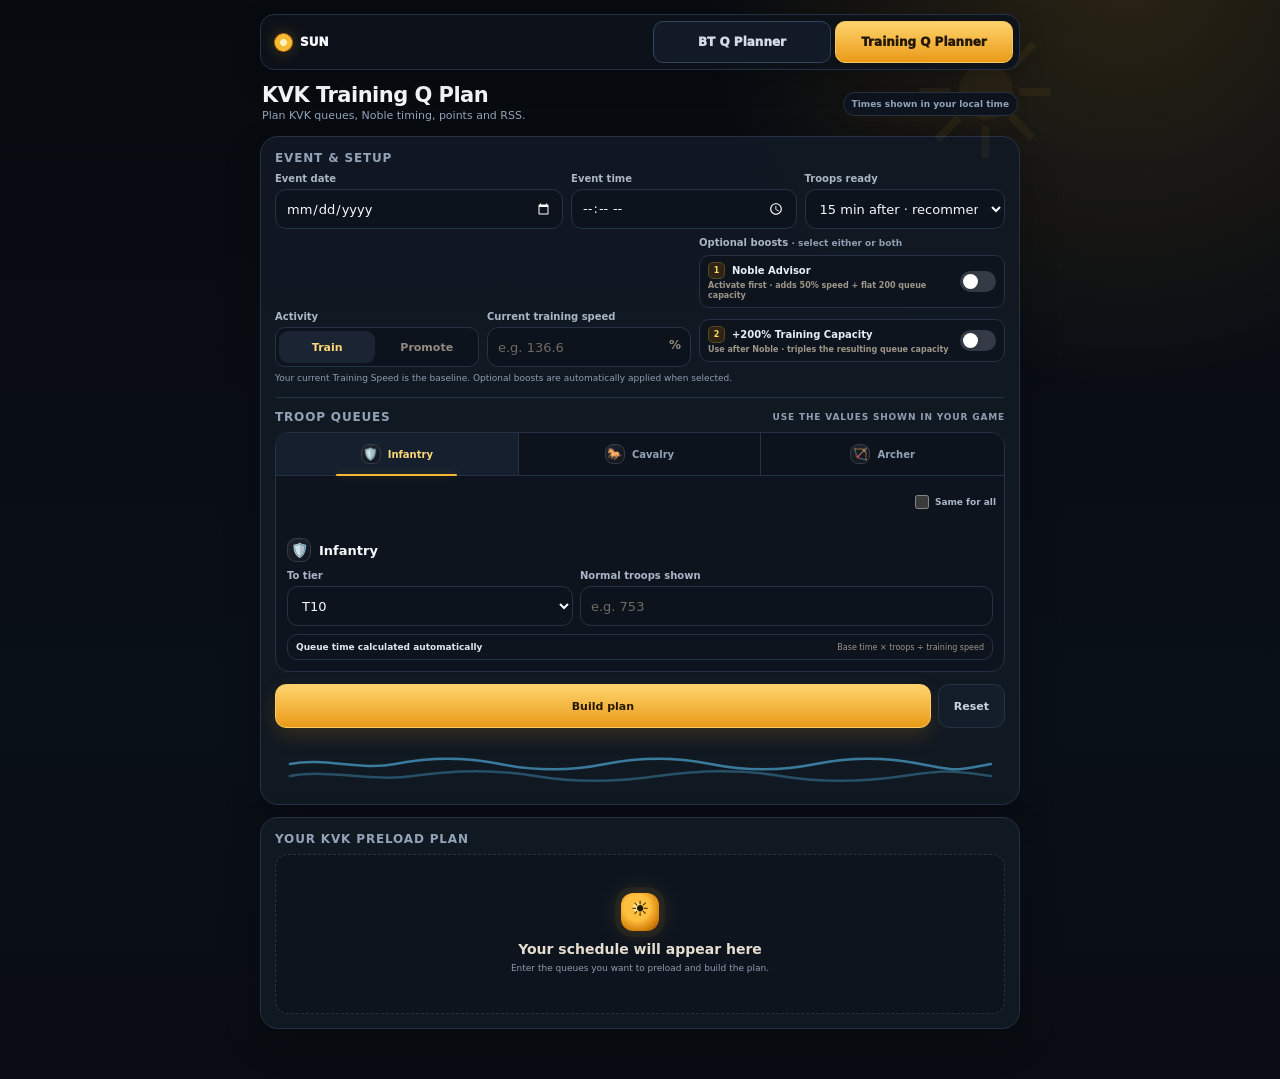
==== commit 0c74e409: "Update queue planner navigation and transitions Co-authored-by: Copilot <223556219+Copilot@users.nor" ====
--- a/training.html
+++ b/training.html
@@ -4,7 +4,7 @@
 <meta charset="UTF-8">
 <meta name="viewport" content="width=device-width, initial-scale=1.0">
 <meta name="theme-color" content="#11131a">
-<title>Training Q Plan | SUN Alliance</title>
+<title>Training Q Planner | SUN Alliance</title>
 <style>
 :root{
   --bg:#f8f6f8;--surface:#fff;--surface2:#fcfafc;--ink:#302a33;--muted:#817786;
@@ -414,10 +414,22 @@
   --sun-text:#f7f9fc;--sun-muted:#93a3b7;--sun-gold:#f6b832;--sun-gold2:#ffd777;
   --sun-radius:18px;--sun-field-radius:11px;--sun-shadow:0 14px 36px rgba(0,0,0,.24);
 }
-.sun-site-nav{border-radius:14px!important;border-color:var(--sun-line)!important;background:rgba(14,19,27,.92)!important}
-.sun-site-link{min-height:34px;display:flex;align-items:center;justify-content:center}
-.sun-site-link.active{background:linear-gradient(180deg,#ffd46d,#e99a18)!important;color:#241806!important}
-@media(max-width:420px){.sun-site-link{min-height:32px}}
+.sun-site-nav{border-radius:14px!important;border-color:var(--sun-line)!important;background:rgba(14,19,27,.92)!important;view-transition-name:site-nav}
+.sun-site-link{min-height:42px!important;padding:9px 10px!important;border:1px solid #33445a!important;background:#111a26!important;color:#d2dbe7!important;font-size:12px!important;font-weight:950!important;display:flex;align-items:center;justify-content:center;transition:background .18s ease,border-color .18s ease,color .18s ease,transform .18s ease}
+.sun-site-link.active{background:linear-gradient(180deg,#ffd46d,#e99a18)!important;color:#241806!important;border-color:#f5c45d!important}
+.sun-site-link:not(.active):hover{background:#1b2838!important;border-color:#55677d!important;color:#fff!important;transform:translateY(-1px)}
+.sun-site-link:focus-visible{outline:2px solid var(--sun-gold2);outline-offset:2px}
+@media(max-width:420px){.sun-site-link{min-height:38px!important;padding:8px 4px!important;font-size:10px!important}}
+
+@view-transition{navigation:auto}
+::view-transition-old(root){animation:180ms ease-out both page-fade-out}
+::view-transition-new(root){animation:220ms ease-in both page-fade-in}
+::view-transition-group(site-nav){animation-duration:220ms}
+@keyframes page-fade-out{to{opacity:0}}
+@keyframes page-fade-in{from{opacity:0}}
+@media(prefers-reduced-motion:reduce){
+  ::view-transition-old(root),::view-transition-new(root),::view-transition-group(site-nav){animation:none}
+}
 
 
 /* Final Training Q Plan component alignment to BT Troop Planner */
@@ -452,14 +464,14 @@
 </head>
 <body>
 
-<nav class="sun-site-nav" aria-label="SUN tools">
+<nav class="sun-site-nav" aria-label="Queue planners">
   <a class="sun-site-brand" href="index.html" aria-label="SUN Alliance home">
     <span class="sun-site-orb" aria-hidden="true"></span>
     <span>SUN</span>
   </a>
   <div class="sun-site-links">
-    <a class="sun-site-link " href="index.html">BT Troop Planner</a>
-    <a class="sun-site-link active" href="training.html">Training Q Plan</a>
+    <a class="sun-site-link" href="index.html">BT Q Planner</a>
+    <a class="sun-site-link active" href="training.html" aria-current="page">Training Q Planner</a>
   </div>
 </nav>
 
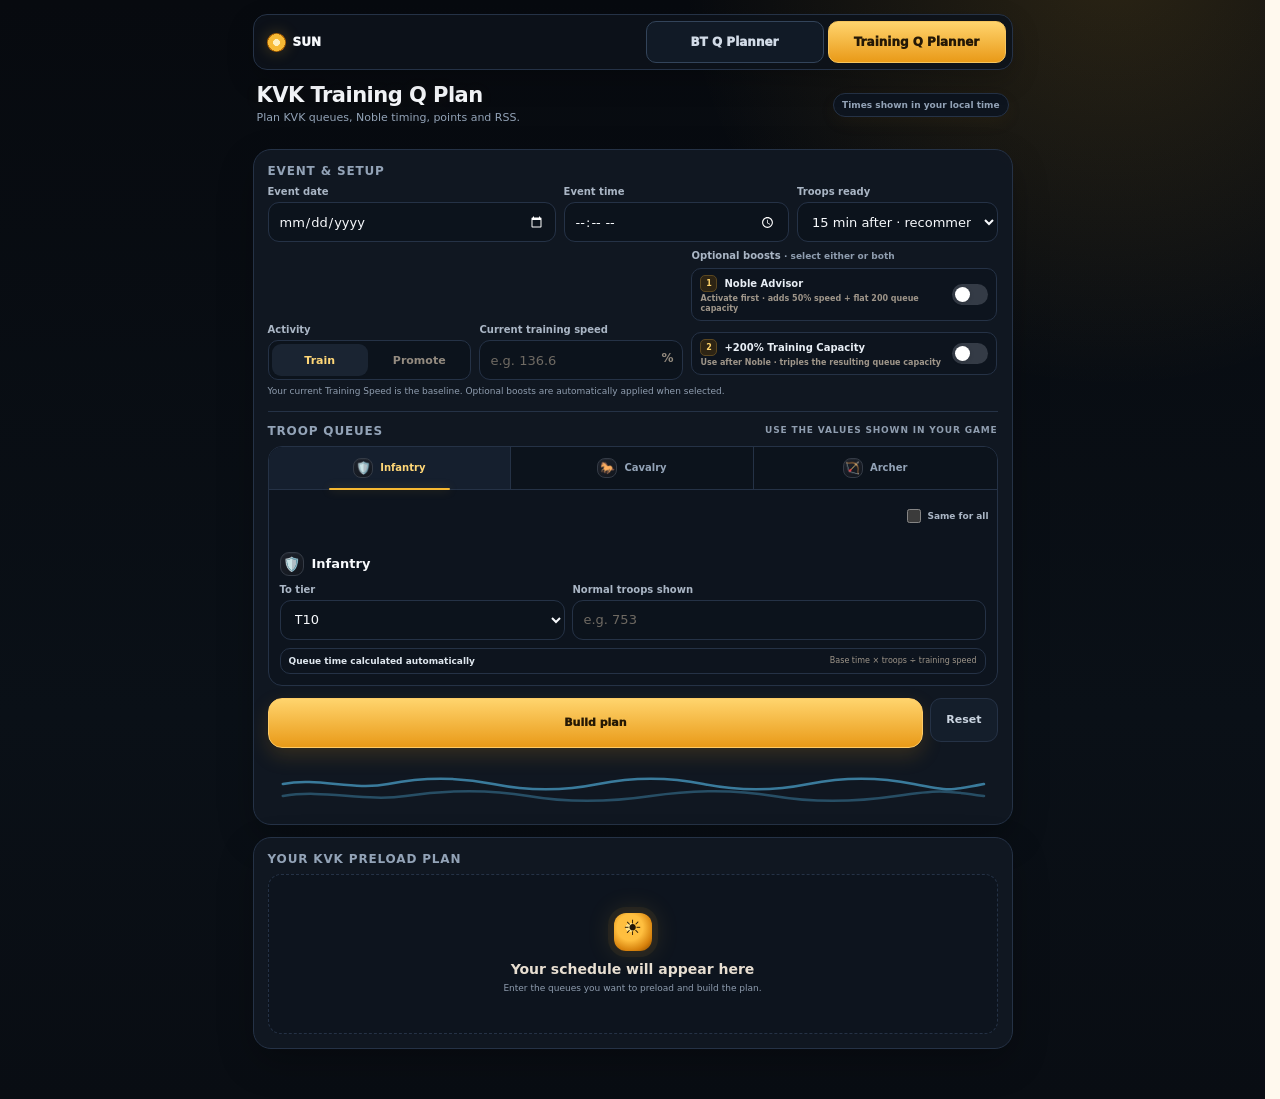
==== commit 9c3cb006: "Unify queue planner suite UX Co-authored-by: Copilot <223556219+Copilot@users.noreply.github.com>" ====
--- a/training.html
+++ b/training.html
@@ -266,54 +266,15 @@
 }
 
 
-/* Shared SUN utility navigation */
-.sun-site-nav{
-  width:min(100%,760px);margin:0 auto 10px;display:flex;align-items:center;justify-content:space-between;
-  gap:10px;padding:6px;border:1px solid #253246;border-radius:14px;background:rgba(14,19,27,.88);
-  box-shadow:0 10px 28px rgba(0,0,0,.20);backdrop-filter:blur(12px);position:relative;z-index:30
-}
-.sun-site-brand{display:flex;align-items:center;gap:7px;color:#f7f9fc;text-decoration:none;font-size:12px;font-weight:950;padding:5px 7px;white-space:nowrap}
-.sun-site-orb{width:19px;height:19px;border-radius:50%;background:radial-gradient(circle,#fff0bf 0 26%,#f7ba35 27% 62%,#b96d06 63%);box-shadow:0 0 15px rgba(246,184,50,.26)}
-.sun-site-links{display:grid;grid-template-columns:1fr 1fr;gap:4px;min-width:0;flex:1;max-width:360px}
-.sun-site-link{
-  min-width:0;text-align:center;text-decoration:none;color:#9aa9bc;font-size:10px;font-weight:900;
-  padding:8px 7px;border:1px solid transparent;border-radius:10px;white-space:nowrap
-}
-.sun-site-link.active{color:#241806;background:linear-gradient(180deg,#ffd46d,#e99a18);border-color:#f5c45d}
-.sun-site-link:not(.active):hover{color:#f7f9fc;background:#151f2e}
-@media(max-width:420px){
-  .sun-site-nav{gap:5px;padding:5px}
-  .sun-site-brand{padding:4px 5px;font-size:11px}
-  .sun-site-links{gap:3px}
-  .sun-site-link{font-size:9px;padding:8px 4px}
-}
-
-
 /* SUN mobile-first utility refresh. Presentation only. */
-body{
-  padding:14px 12px 38px!important;
-  background:
-    radial-gradient(circle at 88% -4%,rgba(246,184,50,.15),transparent 27rem),
-    linear-gradient(180deg,#070a0f,#0a1017 65%,#090d13)!important;
-}
-.shell{width:min(100%,760px)!important;margin:0 auto!important;overflow:visible!important}
-.hero{
-  display:flex!important;align-items:center!important;justify-content:space-between!important;
-  gap:10px!important;margin:8px 2px 12px!important;padding:0!important
-}
+.shell{overflow:visible!important}
 .brandline{display:none!important}
-h1{font-size:21px!important;line-height:1.05!important;letter-spacing:-.025em!important;color:#f7f9fc!important}
-.subtitle{font-size:11px!important;line-height:1.4!important;margin:4px 0 0!important;color:#93a3b7!important}
 .localTag{
   font-size:9px!important;padding:6px 8px!important;background:#0d141e!important;border-color:#253246!important;
   color:#93a3b7!important
 }
 .layout{grid-template-columns:1fr!important;gap:12px!important}
-.card{
-  background:rgba(17,24,35,.96)!important;border:1px solid #253246!important;border-radius:18px!important;
-  box-shadow:0 14px 36px rgba(0,0,0,.24)!important;backdrop-filter:none!important
-}
-.formCard,.resultCard{padding:14px!important;position:static!important;overflow:hidden!important}
+.formCard,.resultCard{position:static!important;overflow:hidden!important}
 .formCard:before,.formCard:after,.resultCard:before,.resultCard:after{display:none!important}
 .sectionTitle{
   font-size:10px!important;letter-spacing:.065em!important;color:#93a3b7!important;margin:0 0 8px!important
@@ -368,10 +329,6 @@
 .calcHint b{font-size:9px!important;color:#dfe7ef!important}.calcHint span{font-size:8px!important}
 .actions{grid-template-columns:1fr auto!important;gap:7px!important;margin-top:10px!important}
 .btn{height:42px!important;border-radius:11px!important;font-size:11px!important}
-.primary{
-  background:linear-gradient(180deg,#ffd46d,#e99a18)!important;color:#251804!important;
-  box-shadow:0 8px 20px rgba(232,155,23,.17)!important
-}
 .secondary{background:#151f2e!important;border-color:#253246!important;color:#c7d2df!important}
 .duckLane{height:52px!important;margin-top:10px!important}
 .resultCard{margin-bottom:0!important}
@@ -408,38 +365,7 @@
 }
 
 
-/* Final shared SUN design-system alignment */
-:root{
-  --sun-bg:#080b10;--sun-card:#111823;--sun-card2:#0d131c;--sun-line:#253246;
-  --sun-text:#f7f9fc;--sun-muted:#93a3b7;--sun-gold:#f6b832;--sun-gold2:#ffd777;
-  --sun-radius:18px;--sun-field-radius:11px;--sun-shadow:0 14px 36px rgba(0,0,0,.24);
-}
-.sun-site-nav{border-radius:14px!important;border-color:var(--sun-line)!important;background:rgba(14,19,27,.92)!important;view-transition-name:site-nav}
-.sun-site-link{min-height:42px!important;padding:9px 10px!important;border:1px solid #33445a!important;background:#111a26!important;color:#d2dbe7!important;font-size:12px!important;font-weight:950!important;display:flex;align-items:center;justify-content:center;transition:background .18s ease,border-color .18s ease,color .18s ease,transform .18s ease}
-.sun-site-link.active{background:linear-gradient(180deg,#ffd46d,#e99a18)!important;color:#241806!important;border-color:#f5c45d!important}
-.sun-site-link:not(.active):hover{background:#1b2838!important;border-color:#55677d!important;color:#fff!important;transform:translateY(-1px)}
-.sun-site-link:focus-visible{outline:2px solid var(--sun-gold2);outline-offset:2px}
-@media(max-width:420px){.sun-site-link{min-height:38px!important;padding:8px 4px!important;font-size:10px!important}}
-
-@view-transition{navigation:auto}
-::view-transition-old(root){animation:180ms ease-out both page-fade-out}
-::view-transition-new(root){animation:220ms ease-in both page-fade-in}
-::view-transition-group(site-nav){animation-duration:220ms}
-@keyframes page-fade-out{to{opacity:0}}
-@keyframes page-fade-in{from{opacity:0}}
-@media(prefers-reduced-motion:reduce){
-  ::view-transition-old(root),::view-transition-new(root),::view-transition-group(site-nav){animation:none}
-}
-
-
 /* Final Training Q Plan component alignment to BT Troop Planner */
-body{font-family:Inter,ui-sans-serif,system-ui,-apple-system,BlinkMacSystemFont,"Segoe UI",sans-serif!important;color:var(--sun-text)!important}
-.shell{width:min(100%,760px)!important}
-.hero{padding:4px 2px 12px!important;margin:0!important;min-height:56px!important}
-h1{font-size:21px!important;line-height:1.05!important;letter-spacing:-.025em!important;font-weight:900!important;color:var(--sun-text)!important}
-.subtitle{margin:3px 0 0!important;font-size:11px!important;line-height:1.35!important;color:var(--sun-muted)!important}
-.card{border-radius:var(--sun-radius)!important;border-color:var(--sun-line)!important;background:rgba(17,24,35,.96)!important;box-shadow:var(--sun-shadow)!important}
-.formCard,.resultCard{padding:14px!important}
 .sectionTitle{font-size:12px!important;letter-spacing:.07em!important;font-weight:900!important;color:var(--sun-muted)!important;text-transform:uppercase!important}
 input,select{height:40px!important;border-radius:var(--sun-field-radius)!important;border-color:var(--sun-line)!important;background:#0c131c!important;color:var(--sun-text)!important}
 .segment,.toggleCard,.tabsWrap,.calcHint,.planStep,.schedule,.rssTotal{border-color:var(--sun-line)!important}
@@ -448,19 +374,17 @@
 .tab.active{color:var(--sun-gold2)!important;background:#151f2e!important}
 .actions{margin-top:12px!important;gap:7px!important}
 .btn{height:44px!important;border-radius:11px!important;font-size:11px!important;font-weight:900!important}
-.primary{background:linear-gradient(180deg,#ffd46d,#e99a18)!important;color:#251804!important;border:1px solid #ffcb65!important;box-shadow:0 8px 20px rgba(232,155,23,.17)!important}
 .secondary{background:#141e2b!important;border:1px solid var(--sun-line)!important;color:#cbd5e1!important}
 .resultCard{margin-bottom:12px!important}
 .resultHead .date{font-weight:950!important;color:var(--sun-text)!important}
 .points .num,.planStep .time,.start{color:var(--sun-gold2)!important}
 .queuePill,.schedule,.rssTotal,.planStep,.calcHint{background:#0d141e!important}
 @media(max-width:600px){
-  .formCard,.resultCard{padding:12px!important}
-  .hero{padding:2px 2px 10px!important}
   .sectionTitle{font-size:11px!important}
 }
 
 </style>
+<link rel="stylesheet" href="css/shared.css">
 </head>
 <body>
 
@@ -476,10 +400,10 @@
 </nav>
 
 <div class="shell">
-  <header class="hero">
+  <header class="hero page-header">
     <div class="brand">
       <div class="brandline"><span class="spark">☀</span> SUN Alliance · Kingdom 2344</div>
-      <h1>KVK Training Q Plan</h1>
+      <h1 class="page-title">KVK Training Q Plan</h1>
       <p class="subtitle">Plan KVK queues, Noble timing, points and RSS.</p>
     </div>
     <div class="localTag">Times shown in your local time</div>
--- a/css/shared.css
+++ b/css/shared.css
@@ -0,0 +1,113 @@
+:root{
+  --sun-bg:#080b10;--sun-card:#111823;--sun-card2:#0d131c;--sun-line:#253246;
+  --sun-text:#f7f9fc;--sun-muted:#93a3b7;--sun-gold:#f6b832;--sun-gold2:#ffd777;
+  --sun-radius:18px;--sun-field-radius:11px;--sun-shadow:0 14px 36px rgba(0,0,0,.24);
+}
+
+html{scrollbar-gutter:stable}
+
+body{
+  margin:0!important;min-height:100vh;
+  padding:14px 12px 38px!important;
+  background:
+    radial-gradient(circle at 88% -4%,rgba(246,184,50,.15),transparent 27rem),
+    linear-gradient(180deg,#070a0f,#0a1017 65%,#090d13)!important;
+  color:var(--sun-text);
+  font-family:Inter,ui-sans-serif,system-ui,-apple-system,BlinkMacSystemFont,"Segoe UI",sans-serif;
+}
+
+body:before,.shell:before{display:none!important}
+
+.sun-site-nav{
+  width:min(100%,760px);margin:0 auto 10px;display:flex;align-items:center;justify-content:space-between;
+  gap:10px;padding:6px;border:1px solid var(--sun-line);border-radius:14px;
+  background:rgba(14,19,27,.92);box-shadow:0 10px 28px rgba(0,0,0,.20);
+  backdrop-filter:blur(12px);position:relative;z-index:30;view-transition-name:site-nav
+}
+.sun-site-brand{
+  display:flex;align-items:center;gap:7px;color:var(--sun-text);text-decoration:none;
+  font-family:inherit;font-size:12px;font-weight:950;padding:5px 7px;white-space:nowrap
+}
+.sun-site-orb{
+  width:19px;height:19px;border-radius:50%;
+  background:radial-gradient(circle,#fff0bf 0 26%,#f7ba35 27% 62%,#b96d06 63%);
+  box-shadow:0 0 15px rgba(246,184,50,.26)
+}
+.sun-site-links{display:grid;grid-template-columns:1fr 1fr;gap:4px;min-width:0;flex:1;max-width:360px}
+.sun-site-link{
+  min-width:0;min-height:42px;padding:9px 10px;border:1px solid #33445a;border-radius:10px;
+  display:flex;align-items:center;justify-content:center;text-align:center;
+  background:#111a26;color:#d2dbe7;text-decoration:none;white-space:nowrap;
+  font-family:inherit;font-size:12px;font-weight:950;
+  transition:background .18s ease,border-color .18s ease,color .18s ease,transform .18s ease
+}
+.sun-site-link.active{
+  background:linear-gradient(180deg,#ffd46d,#e99a18);color:#241806;border-color:#f5c45d
+}
+.sun-site-link:not(.active):hover{
+  background:#1b2838;border-color:#55677d;color:#fff;transform:translateY(-1px)
+}
+.sun-site-link:focus-visible{outline:2px solid var(--sun-gold2);outline-offset:2px}
+
+.page-title{
+  margin:0!important;font-family:inherit!important;font-size:21px!important;
+  font-weight:900!important;line-height:1.05!important;
+  letter-spacing:-.025em!important;color:var(--sun-text)!important
+}
+
+.app,.shell{
+  width:min(100%,760px)!important;margin:0 auto!important;padding:0!important;
+}
+.page-header{
+  box-sizing:border-box;display:flex!important;align-items:center!important;
+  justify-content:space-between!important;gap:10px!important;
+  min-height:56px!important;margin:0 2px 12px!important;
+  padding:4px 2px 12px!important;
+}
+.page-header .subtitle,.page-header p{
+  margin:4px 0 0!important;font-family:inherit!important;font-size:11px!important;
+  line-height:1.4!important;color:var(--sun-muted)!important
+}
+.page-header .localTag{
+  flex:0 0 auto;margin:0!important
+}
+
+.card{
+  border-radius:var(--sun-radius)!important;
+  border-color:var(--sun-line)!important;
+  background:rgba(17,24,35,.96)!important;
+  box-shadow:var(--sun-shadow)!important
+}
+.formCard,.resultCard{padding:14px!important}
+.btn.primary,.primary{
+  min-height:50px!important;border-radius:14px!important;
+  background:linear-gradient(180deg,#ffd46d,#e99a18)!important;
+  border:1px solid #ffcb65!important;color:#251804!important;
+  font-weight:950!important;box-shadow:0 8px 20px rgba(232,155,23,.17)!important;
+  text-shadow:none!important
+}
+.btn.primary{height:50px!important}
+.primary:hover{filter:brightness(1.025)}
+:where(button,input,select,a):focus-visible{
+  outline:2px solid var(--sun-gold2);outline-offset:2px
+}
+
+@media(max-width:420px){
+  .sun-site-nav{gap:5px;padding:5px}
+  .sun-site-brand{gap:5px;padding:4px 5px;font-size:11px}
+  .sun-site-links{gap:3px}
+  .sun-site-link{min-height:38px;padding:8px 4px;font-size:10px}
+}
+@media(max-width:600px){
+  body{padding:10px 8px 28px!important}
+}
+
+@view-transition{navigation:auto}
+::view-transition-old(root){animation:180ms ease-out both page-fade-out}
+::view-transition-new(root){animation:220ms ease-in both page-fade-in}
+::view-transition-group(site-nav){animation-duration:220ms}
+@keyframes page-fade-out{to{opacity:0}}
+@keyframes page-fade-in{from{opacity:0}}
+@media(prefers-reduced-motion:reduce){
+  ::view-transition-old(root),::view-transition-new(root),::view-transition-group(site-nav){animation:none}
+}
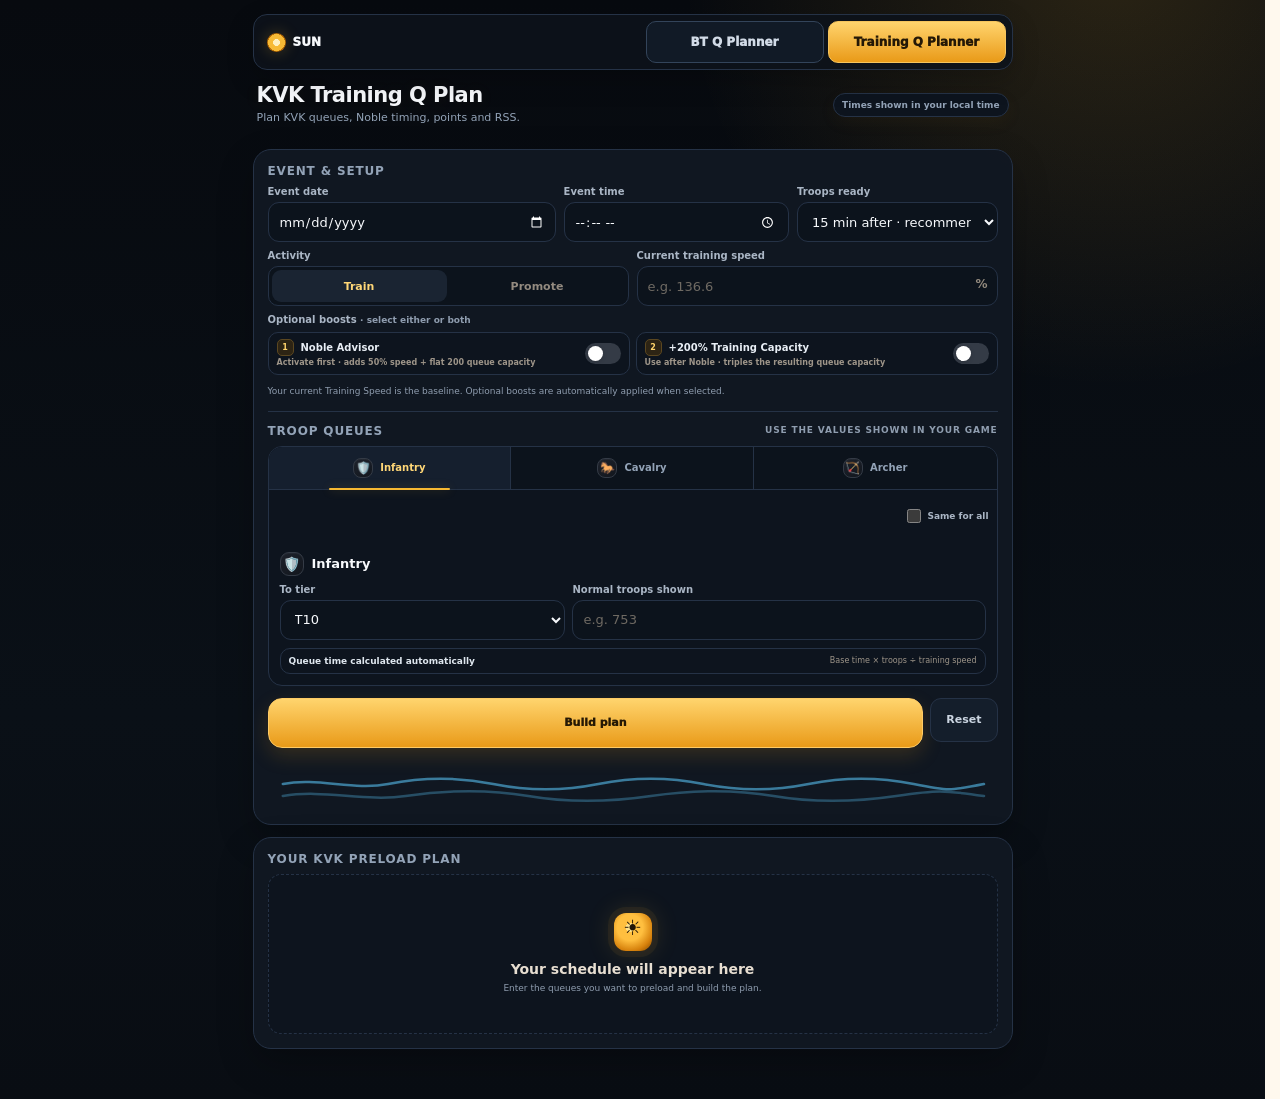
==== commit 3e71eedd: "Remove excess gap in training planner form Co-authored-by: Copilot <223556219+Copilot@users.noreply." ====
--- a/training.html
+++ b/training.html
@@ -30,9 +30,10 @@
 input,select{width:100%;height:42px;border:1px solid var(--line2);border-radius:11px;background:#fff;padding:8px 10px;color:var(--ink);font:inherit;font-size:14px;outline:none;transition:.16s}
 input:focus,select:focus{border-color:#ad90aa;box-shadow:0 0 0 3px rgba(120,91,120,.10)}.unitPct{position:relative}.unitPct input{padding-right:28px}.unitPct span{position:absolute;right:10px;top:11px;color:#9b929e;font-size:12px;font-weight:800;pointer-events:none}
 .eventGrid{display:grid;grid-template-columns:1.15fr .9fr .8fr;gap:10px}
-.planRow{display:grid;grid-template-columns:.82fr .72fr 1.18fr;gap:10px;margin-top:10px;align-items:end}
+.planRow{display:grid;grid-template-columns:1fr 1fr;gap:10px;margin-top:10px;align-items:start}
+.planRow>.field:last-child{grid-column:1/-1}
 .segment{display:grid;grid-template-columns:1fr 1fr;background:#f5f1f5;border:1px solid var(--line);padding:3px;border-radius:12px;gap:3px;height:42px}.segChoice{position:relative}.segChoice input{position:absolute;opacity:0;pointer-events:none}.segChoice span{height:34px;border-radius:9px;display:flex;align-items:center;justify-content:center;font-size:12px;font-weight:800;color:var(--muted);cursor:pointer;transition:.16s}.segChoice input:checked+span{background:#fff;color:var(--plum);box-shadow:0 2px 8px rgba(59,44,61,.08)}
-.optionStack{display:grid;gap:7px}.toggleCard{display:flex;align-items:center;justify-content:space-between;gap:10px;min-height:42px;padding:7px 9px;border:1px solid var(--line2);border-radius:12px;background:#fff;cursor:pointer;transition:.16s}.toggleCard:hover{border-color:#cdbfce}.toggleCopy{min-width:0}.toggleTitle{display:flex;align-items:center;gap:7px;font-size:11px;font-weight:850;color:#625766}.stepNo{display:inline-grid;place-items:center;width:19px;height:19px;border-radius:6px;background:#f3edf3;color:var(--plum);font-size:9px;font-weight:900}.toggleSub{font-size:9px;color:var(--muted);margin-top:2px;line-height:1.35}.switch{position:relative;flex:0 0 auto;width:38px;height:22px}.switch input{position:absolute;opacity:0;pointer-events:none}.switchTrack{position:absolute;inset:0;border-radius:999px;background:#ded7df;transition:.18s}.switchTrack:after{content:"";position:absolute;width:16px;height:16px;left:3px;top:3px;border-radius:50%;background:#fff;box-shadow:0 1px 4px rgba(0,0,0,.15);transition:.18s}.switch input:checked+.switchTrack{background:var(--plum)}.switch input:checked+.switchTrack:after{transform:translateX(16px)}.buffNote{margin-top:6px}.sequenceHint{margin-top:8px;padding:10px 11px;border-radius:12px;background:linear-gradient(135deg,#fff8fc,#f8f2ff);border:1px solid #e6d7e6;box-shadow:0 6px 18px rgba(120,91,120,.07);font-size:10px;color:#756a78;line-height:1.45;display:flex;gap:9px;align-items:flex-start}.sequenceHint .tipIcon{flex:0 0 auto;width:24px;height:24px;border-radius:8px;display:grid;place-items:center;background:#f1e6f0;color:var(--plum);font-size:13px}.sequenceHint .tipTitle{font-weight:900;color:#5b4b5e;margin-bottom:2px}.sequenceHint .tipCopy{color:var(--muted)}
+.optionStack{display:grid;grid-template-columns:repeat(2,minmax(0,1fr));gap:7px}.toggleCard{display:flex;align-items:center;justify-content:space-between;gap:10px;min-height:42px;padding:7px 9px;border:1px solid var(--line2);border-radius:12px;background:#fff;cursor:pointer;transition:.16s}.toggleCard:hover{border-color:#cdbfce}.toggleCopy{min-width:0}.toggleTitle{display:flex;align-items:center;gap:7px;font-size:11px;font-weight:850;color:#625766}.stepNo{display:inline-grid;place-items:center;width:19px;height:19px;border-radius:6px;background:#f3edf3;color:var(--plum);font-size:9px;font-weight:900}.toggleSub{font-size:9px;color:var(--muted);margin-top:2px;line-height:1.35}.switch{position:relative;flex:0 0 auto;width:38px;height:22px}.switch input{position:absolute;opacity:0;pointer-events:none}.switchTrack{position:absolute;inset:0;border-radius:999px;background:#ded7df;transition:.18s}.switchTrack:after{content:"";position:absolute;width:16px;height:16px;left:3px;top:3px;border-radius:50%;background:#fff;box-shadow:0 1px 4px rgba(0,0,0,.15);transition:.18s}.switch input:checked+.switchTrack{background:var(--plum)}.switch input:checked+.switchTrack:after{transform:translateX(16px)}.buffNote{margin-top:6px}.sequenceHint{margin-top:8px;padding:10px 11px;border-radius:12px;background:linear-gradient(135deg,#fff8fc,#f8f2ff);border:1px solid #e6d7e6;box-shadow:0 6px 18px rgba(120,91,120,.07);font-size:10px;color:#756a78;line-height:1.45;display:flex;gap:9px;align-items:flex-start}.sequenceHint .tipIcon{flex:0 0 auto;width:24px;height:24px;border-radius:8px;display:grid;place-items:center;background:#f1e6f0;color:var(--plum);font-size:13px}.sequenceHint .tipTitle{font-weight:900;color:#5b4b5e;margin-bottom:2px}.sequenceHint .tipCopy{color:var(--muted)}
 .tabsWrap{border:1px solid var(--line);border-radius:15px;background:var(--surface2);overflow:hidden}.tabsBar{border-bottom:1px solid var(--line);background:#faf8fa}.tabs{display:grid;grid-template-columns:repeat(3,minmax(0,1fr));gap:0;width:100%}.applyAllRow{display:flex;justify-content:flex-end;padding:7px 10px 0}.applyAll{display:inline-flex;align-items:center;gap:6px;color:var(--muted);font-size:10px;font-weight:800;cursor:pointer;white-space:nowrap}.applyAll input{width:14px;height:14px;margin:0;accent-color:var(--plum)}.tab{border:0;background:transparent;min-height:48px;padding:8px 6px;cursor:pointer;color:#817786;font:inherit;font-size:12px;font-weight:800;position:relative;display:flex;align-items:center;justify-content:center;gap:7px}.tab:not(:last-child){border-right:1px solid var(--line)}.tab.active{background:#fff;color:var(--plum)}.tab.active:after{content:"";position:absolute;left:25%;right:25%;bottom:-1px;height:2px;background:var(--plum)}
 .troopCard{display:none;padding:14px}.troopCard.active{display:block}.troopTop{display:flex;align-items:center;justify-content:space-between;gap:12px;margin-bottom:12px}.troopName{font-size:15px;font-weight:850;display:flex;align-items:center;gap:8px}
 .tierQty{display:grid;grid-template-columns:.86fr .86fr 1.25fr;gap:8px}.trainingMode .source-wrap{display:none}.trainingMode .tierQty{grid-template-columns:.9fr 1.3fr}
@@ -45,7 +46,7 @@
 .startHero{margin-top:11px;padding:12px 13px;border:1px solid #ded3e0;background:linear-gradient(135deg,#fff,#faf5fa);border-radius:13px;display:flex;align-items:center;justify-content:space-between;gap:14px}.startHero .label{font-size:10px;text-transform:uppercase;letter-spacing:.09em;color:var(--muted);font-weight:850}.startHero .when{font-size:16px;font-weight:900;color:#4f3f52;text-align:right;letter-spacing:-.02em}.startHero .micro{margin-top:3px}
 .noble{display:flex;align-items:center;justify-content:space-between;gap:12px;margin-top:11px;padding:10px 11px;border:1px solid #e5dbe5;background:#fbf7fa;border-radius:11px}.noble .label{font-size:11px;color:var(--muted);font-weight:750}.noble .when{font-size:13px;font-weight:850;color:#5d485f;text-align:right}
 .planSteps{margin-top:11px;display:grid;gap:8px}.planStep{display:grid;grid-template-columns:auto 1fr auto;gap:10px;align-items:center;padding:10px 11px;border:1px solid var(--line);border-radius:12px;background:#fcfafc}.planStep .n{width:24px;height:24px;border-radius:8px;display:grid;place-items:center;background:#f1eaf1;color:var(--plum);font-size:10px;font-weight:900}.planStep .title{font-size:11px;font-weight:850;color:#534756}.planStep .desc{font-size:9px;color:var(--muted);margin-top:2px;line-height:1.35}.planStep .time{font-size:12px;font-weight:900;color:#4f3f52;text-align:right;white-space:nowrap}.queueSummary{margin-top:11px;display:grid;grid-template-columns:repeat(3,minmax(0,1fr));gap:7px}.queuePill{padding:9px;border:1px solid var(--line);border-radius:11px;background:#fff}.queuePill .top{display:flex;align-items:center;gap:6px;font-size:10px;font-weight:850;color:#594d5c}.queuePill .qty{font-size:14px;font-weight:900;color:#453b48;margin-top:4px}.queuePill .meta{font-size:9px;color:var(--muted);margin-top:2px;line-height:1.35}.schedule{margin-top:12px;border:1px solid var(--line);border-radius:13px;overflow:hidden}.schedHead,.schedRow{display:grid;grid-template-columns:1.25fr 1.1fr .8fr .7fr;gap:8px;align-items:center}.schedHead{padding:8px 10px;background:#faf8fa;color:#918895;font-size:9px;text-transform:uppercase;letter-spacing:.08em;font-weight:850}.schedRow{padding:10px;border-top:1px solid var(--line);font-size:11px}.schedRow:first-of-type{border-top:0}.qname{font-weight:850;color:#554b58}.qpath{display:block;color:var(--muted);font-size:10px;margin-top:2px}.start{font-weight:850;color:#4c414f}.smallMuted{font-size:10px;color:var(--muted)}
-.rssTotal{margin-top:11px;border:1px solid var(--line);border-radius:13px;padding:10px}.rssTop{display:flex;align-items:center;justify-content:space-between;gap:10px;margin-bottom:8px}.rssTitle{font-size:11px;font-weight:850}.rssGrid{display:grid;grid-template-columns:repeat(4,1fr);gap:7px}.rssItem{background:linear-gradient(180deg,#fcfafc,#f8f4f8);border:1px solid #eee7ef;border-radius:11px;padding:8px;text-align:center}.rssItem span{display:flex;align-items:center;justify-content:center;gap:5px;font-size:9px;text-transform:uppercase;color:var(--muted);font-weight:800}.rssItem b{display:block;font-size:12px;margin-top:3px}.miniIcon{width:23px;height:23px;display:inline-grid;place-items:center;border-radius:8px;background:#fff;border:1px solid #eadfea;box-shadow:0 3px 10px rgba(71,51,73,.06);font-size:14px;line-height:1}.tabIcon{width:24px;height:24px;display:inline-grid;place-items:center;border-radius:8px;background:#fff;border:1px solid #ebe3ec;font-size:14px;box-shadow:0 3px 10px rgba(71,51,73,.05)}.troopIcon{width:28px;height:28px;display:inline-grid;place-items:center;border-radius:9px;background:linear-gradient(135deg,#fff,#f6eff6);border:1px solid #eadfea;font-size:16px}.unsupported{margin-top:9px;font-size:10px;color:var(--amber);background:var(--amberbg);border:1px solid #efe3c7;border-radius:9px;padding:8px;line-height:1.45}
+.rssTotal{margin-top:11px;border:1px solid var(--line);border-radius:13px;padding:10px}.rssTop{display:flex;align-items:center;justify-content:space-between;gap:10px;margin-bottom:8px}.rssTitle{font-size:11px;font-weight:850}.rssGrid{display:grid;grid-template-columns:repeat(4,1fr);gap:7px}.rssItem{background:linear-gradient(180deg,#fcfafc,#f8f4f8);border:1px solid #eee7ef;border-radius:11px;padding:8px;text-align:center}.rssItem span{display:flex;align-items:center;justify-content:center;gap:5px;font-size:9px;text-transform:uppercase;color:var(--muted);font-weight:800}.rssItem b{display:block;font-size:12px;margin-top:3px}.miniIcon{width:23px;height:23px;display:inline-grid;place-items:center;border-radius:8px;background:#fff;border:1px solid #eadfea;box-shadow:0 3px 10px rgba(71,51,73,.06);font-size:14px;line-height:1}.tabIcon{width:24px;height:24px;display:inline-grid;place-items:center;border-radius:8px;background:#fff;border:1px solid #ebe3ec;font-size:14px;box-shadow:0 3px 10px rgba(71,51,73,.05)}.troopIcon{width:28px;height:28px;display:inline-grid;place-items:center;border-radius:9px;background:linear-gradient(135deg,#fff,#f6eff6);border:1px solid #eadfea;font-size:16px}
 .resultFoot{display:flex;gap:7px;flex-wrap:wrap;margin-top:10px}.tag{border:1px solid var(--line);border-radius:999px;padding:5px 8px;font-size:9px;color:var(--muted);background:#fff;font-weight:750}
 .foot{margin-top:14px;text-align:center;font-size:10px;line-height:1.5;color:#9b929e}
 @media(max-width:900px){.layout{grid-template-columns:1fr}.resultCard{position:static}.hero{align-items:flex-start}.localTag{display:none}.empty{min-height:180px}}
@@ -138,7 +139,6 @@
 .schedule{border-color:#ead9b8;background:#fffefb}.schedHead{background:#fff5e3;color:#987d5e}.schedRow{border-color:#efe1c9}.qname{color:#604c37}.start{color:#75511e}
 .rssTotal{border-color:#ead9b8;background:#fffdf8}.rssItem{background:linear-gradient(180deg,#fffdf7,#fff6e4);border-color:#efe0c6}
 .resultFoot .tag{border-color:#e9d8b8;background:#fffdf8;color:#8a745c}
-.unsupported{color:#8a5d13;background:#fff7dc;border-color:#efdcaa}
 .foot{color:#9a866e}
 .error{border-color:#efd1c6}
 @media(max-width:600px){
@@ -229,7 +229,7 @@
 .notice.ok{background:#13221d;color:#91d7b2;border-color:#24483b}.notice.warn{background:#271719;color:#ff9ea4;border-color:#5a2b31}
 .planStep{background:#11161d;border-color:#303640}.planStep .n{background:#2e2412;color:#ffd36a}.planStep .title{color:#e5d9c8}.planStep .time{color:#ffcb58}
 .queuePill,.schedule,.rssTotal{background:#10151c;border-color:#303640}.queuePill .top,.qname{color:#e9dece}.queuePill .qty{color:#fff4df}.schedHead{background:#151a21;color:#a89e91}.schedRow{border-color:#29303a}.start{color:#ffd05e}
-.rssItem{background:linear-gradient(180deg,#151a21,#11151b);border-color:#303640}.resultFoot .tag{background:#11161d;border-color:#303640;color:#aaa093}.unsupported{background:#211c10;color:#efcb75;border-color:#54431f}
+.rssItem{background:linear-gradient(180deg,#151a21,#11151b);border-color:#303640}.resultFoot .tag{background:#11161d;border-color:#303640;color:#aaa093}
 .error{background:#291719;border-color:#5f2d31;color:#ff9fa3}.foot{color:#7f786f}
 .btn,.tab,.toggleCard,.segChoice span,input,select{transition:background .18s,border-color .18s,color .18s,box-shadow .18s,transform .12s,filter .18s}
 @media(hover:hover) and (pointer:fine){
@@ -288,7 +288,7 @@
 }
 input:focus,select:focus{border-color:#f6b832!important;box-shadow:0 0 0 3px rgba(246,184,50,.10)!important}
 .eventGrid{grid-template-columns:1.15fr .9fr .8fr!important;gap:8px!important}
-.planRow{grid-template-columns:.8fr .8fr 1.2fr!important;gap:8px!important;margin-top:8px!important}
+.planRow{grid-template-columns:1fr 1fr!important;gap:8px!important;margin-top:8px!important}
 .segment{height:40px!important;border-radius:10px!important;background:#0c131c!important;border-color:#253246!important}
 .segChoice span{height:32px!important;font-size:11px!important}
 .segChoice input:checked+span{background:#1a2432!important;color:#ffd777!important;box-shadow:none!important}
@@ -357,6 +357,7 @@
   .eventGrid{grid-template-columns:1fr 1fr!important}
   .eventGrid .bufferField{grid-column:1/-1!important}
   .planRow{grid-template-columns:1fr!important}
+  .optionStack{grid-template-columns:1fr!important}
   .tierQty,.trainingMode .tierQty{grid-template-columns:1fr 1fr!important}
   .tierQty .field:last-child{grid-column:1/-1!important}
   .queueSummary{grid-template-columns:1fr!important}
@@ -497,7 +498,7 @@
 
 <script>
 (() => {
-  const TIERS=['T1','T2','T3','T4','T5','T6','T7','T8','T9','T10','TG1','TG2','TG3','TG4','TG5'];
+  const TIERS=['T1','T2','T3','T4','T5','T6','T7','T8','T9','T10'];
   const SCORE={T1:3,T2:4,T3:5,T4:8,T5:12,T6:18,T7:25,T8:35,T9:45,T10:60};
   const BASE_TIME={T1:12,T2:17,T3:24,T4:32,T5:44,T6:60,T7:83,T8:113,T9:131,T10:152}; // seconds per troop
   const COST={
@@ -660,7 +661,6 @@
     if(totalRss.some(Boolean)){
       html+=`<div class="rssTotal"><div class="rssTop"><div class="rssTitle">RSS needed</div><div class="micro">For this full plan</div></div><div class="rssGrid"><div class="rssItem"><span><i class="miniIcon">${resourceIcon('bread')}</i>Bread</span><b>${fmtCompact(totalRss[0])}</b></div><div class="rssItem"><span><i class="miniIcon">${resourceIcon('wood')}</i>Wood</span><b>${fmtCompact(totalRss[1])}</b></div><div class="rssItem"><span><i class="miniIcon">${resourceIcon('stone')}</i>Stone</span><b>${fmtCompact(totalRss[2])}</b></div><div class="rssItem"><span><i class="miniIcon">${resourceIcon('iron')}</i>Iron</span><b>${fmtCompact(totalRss[3])}</b></div></div></div>`;
     }
-    if(!allVerified)html+=`<div class="unsupported">TG1–TG5 automatic timing, KvK points and RSS are not enabled until their base tables are verified.</div>`;
     $('results').className='';$('results').innerHTML=html;
   }
 
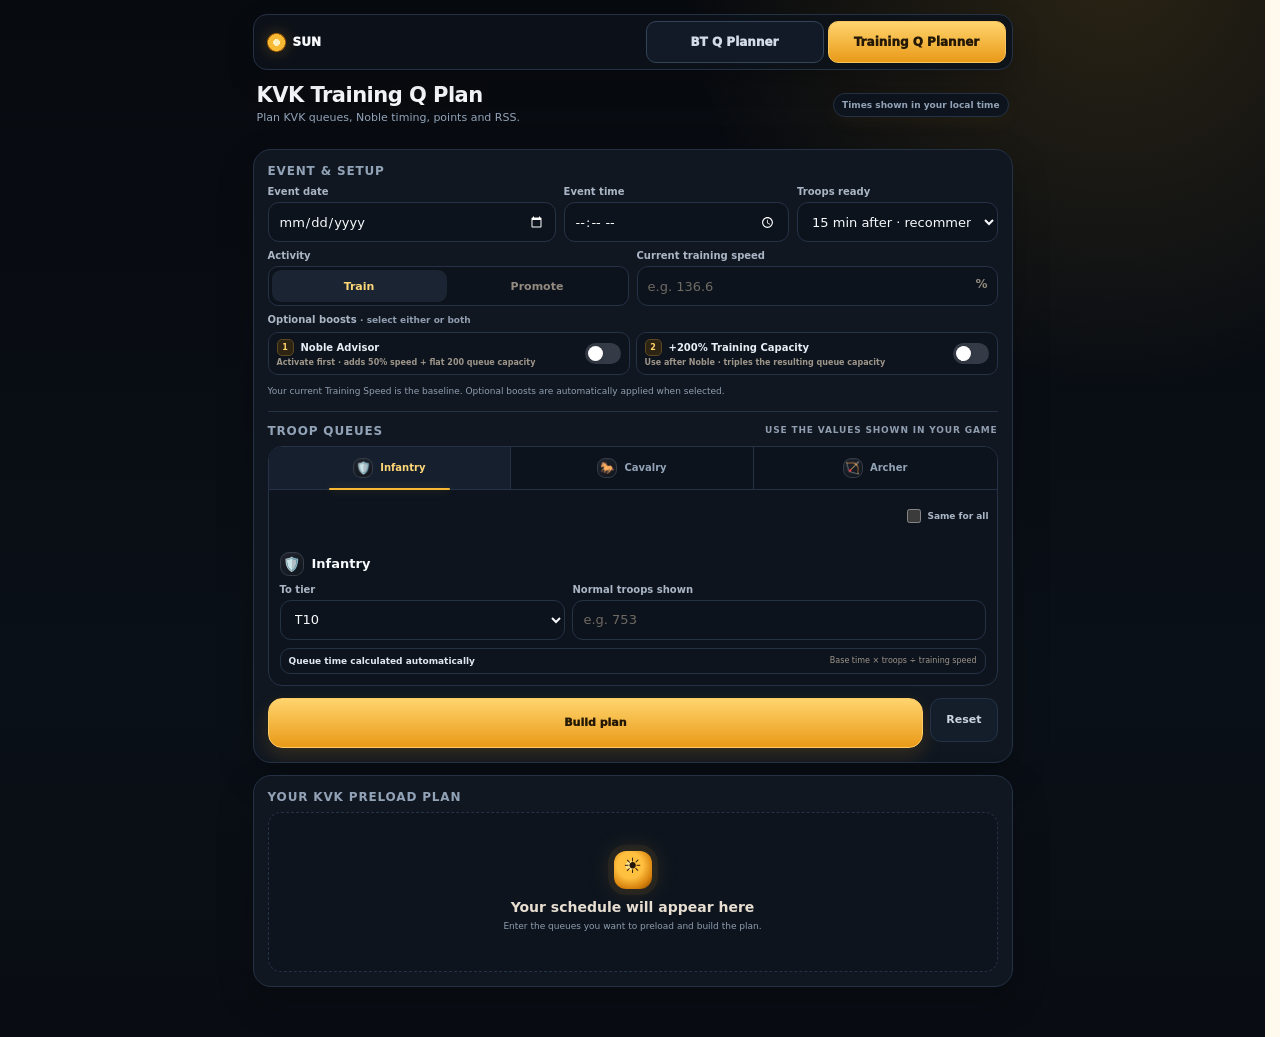
==== commit 64c298ce: "Remove duck and water animation Co-authored-by: Copilot <223556219+Copilot@users.noreply.github.com>" ====
--- a/training.html
+++ b/training.html
@@ -239,31 +239,8 @@
   .shell:before{right:-54px;top:-48px;font-size:130px}.brandline{letter-spacing:.09em}.localTag{background:#131821}.formCard,.resultCard{box-shadow:0 16px 40px rgba(0,0,0,.28)}
 }
 @media(prefers-reduced-motion:reduce){*{scroll-behavior:auto!important;transition:none!important}}
-/* SUN duck swim microinteraction */
-.duckLane{position:relative;height:74px;margin-top:18px;overflow:hidden;pointer-events:none;contain:layout paint;isolation:isolate}
-.waterWaves{position:absolute;left:2%;right:2%;bottom:7px;width:96%;height:28px;z-index:0;overflow:visible}
-.waterWaves path{fill:none;stroke-linecap:round;stroke-width:2.5}
-.waterWaves .wave1{stroke:rgba(84,184,231,.62)}
-.waterWaves .wave2{stroke:rgba(84,184,231,.34)}
-.duckRunner{position:absolute;left:-70px;bottom:18px;width:62px;height:44px;opacity:0;z-index:1;filter:drop-shadow(0 7px 10px rgba(0,0,0,.30))}
-.duckRunner svg{display:block;width:100%;height:100%;overflow:visible}
-.duckLane.run .duckRunner{opacity:1;animation:duckSwim 4.8s linear infinite}
-@keyframes duckSwim{
-  0%{left:-70px;transform:translateY(1px) rotate(-1.5deg)}
-  12.5%{left:12.5%;transform:translateY(-2px) rotate(1.5deg)}
-  25%{left:25%;transform:translateY(0) rotate(-1deg)}
-  37.5%{left:37.5%;transform:translateY(-2.5px) rotate(1deg)}
-  50%{left:50%;transform:translateY(0) rotate(-1deg)}
-  62.5%{left:62.5%;transform:translateY(-2px) rotate(1.5deg)}
-  75%{left:75%;transform:translateY(0) rotate(-1deg)}
-  87.5%{left:87.5%;transform:translateY(-2px) rotate(1deg)}
-  100%{left:calc(100% + 70px);transform:translateY(1px) rotate(-1.5deg)}
-}
 .resourceSvg{width:22px;height:22px;display:block}
 .miniIcon{padding:2px}
-@media(prefers-reduced-motion:reduce){
-  .duckLane.run .duckRunner{animation:none;left:calc(50% - 31px);opacity:1;transform:none}
-}
 
 
 /* SUN mobile-first utility refresh. Presentation only. */
@@ -330,7 +307,6 @@
 .actions{grid-template-columns:1fr auto!important;gap:7px!important;margin-top:10px!important}
 .btn{height:42px!important;border-radius:11px!important;font-size:11px!important}
 .secondary{background:#151f2e!important;border-color:#253246!important;color:#c7d2df!important}
-.duckLane{height:52px!important;margin-top:10px!important}
 .resultCard{margin-bottom:0!important}
 .empty{min-height:160px!important;padding:20px!important;border-radius:13px!important;background:#0d141e!important;border-color:#253246!important}
 .emptyMark{width:38px!important;height:38px!important;border-radius:12px!important}
@@ -465,24 +441,6 @@
       <div class="actions">
         <button id="calculate" class="btn primary">Build plan</button>
         <button id="reset" class="btn secondary" type="button">Reset</button>
-      </div>
-      <div id="duckLane" class="duckLane" aria-hidden="true">
-        <svg class="waterWaves" viewBox="0 0 600 28" preserveAspectRatio="none">
-          <path class="wave1" d="M0 9 C30 2 60 16 90 9 S150 2 180 9 S240 16 270 9 S330 2 360 9 S420 16 450 9 S510 2 540 9 S570 16 600 9"/>
-          <path class="wave2" d="M0 21 C35 14 70 27 105 21 S175 14 210 21 S280 27 315 21 S385 14 420 21 S490 27 525 21 S565 15 600 21"/>
-        </svg>
-        <span class="duckRunner">
-          <svg viewBox="0 0 92 62" role="img" aria-label="Yellow rubber duck">
-            <ellipse cx="39" cy="42" rx="30" ry="15" fill="#FFD52F"/>
-            <path d="M13 39c7-8 20-12 33-10 7 1 13 4 17 8-8-2-15-1-21 2-8 4-15 6-29 0z" fill="#FFE35C" opacity=".72"/>
-            <path d="M31 39c7-7 18-7 24 0-4 6-14 9-24 7-2-2-2-5 0-7z" fill="#F5BC14"/>
-            <path d="M54 31c1-8 6-14 14-16 9-2 17 4 18 12 1 8-4 15-12 17-6 1-12-1-16-6-2-2-3-4-4-7z" fill="#FFD52F"/>
-            <path d="M79 27c5-1 10 0 13 3-3 5-8 7-14 7-3 0-6-1-8-2 1-4 4-7 9-8z" fill="#F6A800"/>
-            <circle cx="72.5" cy="24.5" r="2.2" fill="#1C2027"/>
-            <circle cx="71.8" cy="23.8" r=".7" fill="#FFF5C8"/>
-            <path d="M17 47c10 4 24 5 36 2" fill="none" stroke="#FFE97B" stroke-width="2.4" stroke-linecap="round" opacity=".75"/>
-          </svg>
-        </span>
       </div>
       <div id="error" class="error"></div>
     </section>
@@ -671,16 +629,10 @@
       card.querySelector('.qty').value='';card.querySelector('.target').value='T10';card.querySelector('.source').value='T9';
     });
     setTab('infantry');syncActivity();$('error').classList.remove('show');
-    $('duckLane')?.classList.remove('run');
     $('results').className='empty';$('results').innerHTML='<div><div class="emptyMark">K</div><strong>Your schedule will appear here</strong><div class="micro">Enter the queues you want to preload and build the plan.</div></div>';
   }
   $('finishBuffer').addEventListener('change',()=>{const custom=$('finishBuffer').value==='custom';$('customBuffer').style.display=custom?'block':'none';if(custom)$('customBuffer').focus();});
-  function launchDuck(){
-    const lane=$('duckLane');
-    if(!lane)return;
-    lane.classList.add('run');
-  }
-  $('calculate').addEventListener('click',()=>{launchDuck();render();});$('reset').addEventListener('click',reset);
+  $('calculate').addEventListener('click',render);$('reset').addEventListener('click',reset);
 })();
 </script>
 </body>
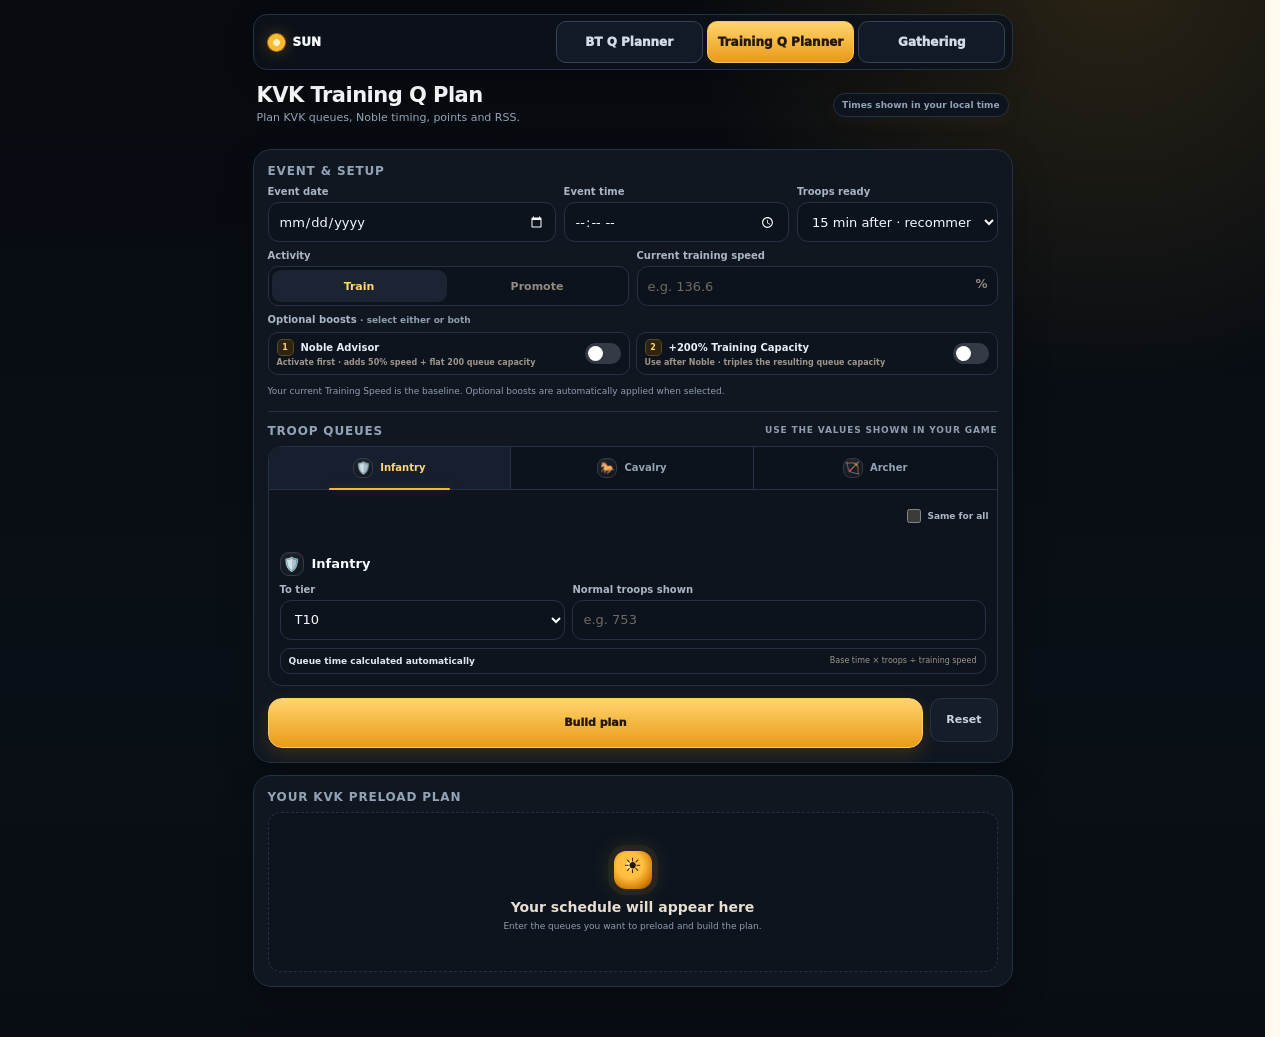
==== commit fba377a1: "Add responsive gathering planner Co-authored-by: Copilot <223556219+Copilot@users.noreply.github.com" ====
--- a/training.html
+++ b/training.html
@@ -373,6 +373,7 @@
   <div class="sun-site-links">
     <a class="sun-site-link" href="index.html">BT Q Planner</a>
     <a class="sun-site-link active" href="training.html" aria-current="page">Training Q Planner</a>
+    <a class="sun-site-link" href="gathering.html">Gathering</a>
   </div>
 </nav>
 
@@ -456,6 +457,7 @@
 
 <script>
 (() => {
+  const STORAGE_KEY='sunTrainingQueuePlannerStateV1';
   const TIERS=['T1','T2','T3','T4','T5','T6','T7','T8','T9','T10'];
   const SCORE={T1:3,T2:4,T3:5,T4:8,T5:12,T6:18,T7:25,T8:35,T9:45,T10:60};
   const BASE_TIME={T1:12,T2:17,T3:24,T4:32,T5:44,T6:60,T7:83,T8:113,T9:131,T10:152}; // seconds per troop
@@ -498,6 +500,71 @@
     document.querySelectorAll('.tab').forEach(t=>t.classList.toggle('active',t.dataset.key===key));
     document.querySelectorAll('.troopCard').forEach(c=>c.classList.toggle('active',c.dataset.key===key));
   }
+  function saveState(){
+    const state={
+      eventDate:$('eventDate').value,
+      eventTime:$('eventTime').value,
+      finishBuffer:$('finishBuffer').value,
+      customBuffer:$('customBuffer').value,
+      trainingSpeed:$('trainingSpeed').value,
+      activity:activity(),
+      useNoble:$('useNoble').checked,
+      capacityBuff:$('capacityBuff').checked,
+      applyAll:$('applyAll').checked,
+      activeTroop:document.querySelector('.tab.active')?.dataset.key||'infantry',
+      troops:Object.fromEntries([...document.querySelectorAll('.troopCard')].map(card=>[
+        card.dataset.key,
+        {
+          source:card.querySelector('.source').value,
+          target:card.querySelector('.target').value,
+          qty:card.querySelector('.qty').value
+        }
+      ]))
+    };
+    try{
+      localStorage.setItem(STORAGE_KEY,JSON.stringify(state));
+    }catch(error){
+      console.warn('Unable to save Training Q Planner state in this browser.',error);
+    }
+  }
+  function restoreState(){
+    let state;
+    try{
+      const saved=localStorage.getItem(STORAGE_KEY);
+      if(!saved)return;
+      state=JSON.parse(saved);
+    }catch(error){
+      console.warn('Unable to read saved Training Q Planner state from this browser.',error);
+      return;
+    }
+    if(!state||typeof state!=='object'||Array.isArray(state)){
+      console.warn('Saved Training Q Planner state is invalid.');
+      return;
+    }
+
+    for(const id of ['eventDate','eventTime','customBuffer','trainingSpeed']){
+      if(typeof state[id]==='string')$(id).value=state[id];
+    }
+    if(['0','5','15','30','custom'].includes(state.finishBuffer))$('finishBuffer').value=state.finishBuffer;
+    if(state.activity==='training'||state.activity==='promotion'){
+      document.querySelector(`input[name="activity"][value="${state.activity}"]`).checked=true;
+    }
+    for(const id of ['useNoble','capacityBuff','applyAll']){
+      if(typeof state[id]==='boolean')$(id).checked=state[id];
+    }
+    if(state.troops&&typeof state.troops==='object'&&!Array.isArray(state.troops)){
+      document.querySelectorAll('.troopCard').forEach(card=>{
+        const saved=state.troops[card.dataset.key];
+        if(!saved||typeof saved!=='object')return;
+        if(TIERS.includes(saved.source))card.querySelector('.source').value=saved.source;
+        if(TIERS.includes(saved.target))card.querySelector('.target').value=saved.target;
+        if(typeof saved.qty==='string')card.querySelector('.qty').value=saved.qty;
+      });
+    }
+    const activeTroop=TROOPS.some(t=>t.key===state.activeTroop)?state.activeTroop:'infantry';
+    setTab(activeTroop);
+    $('customBuffer').style.display=$('finishBuffer').value==='custom'?'block':'none';
+  }
   function copyInfantryToAll(){
     const src=document.querySelector('.troopCard[data-key="infantry"]');
     if(!src)return;
@@ -509,13 +576,16 @@
       });
     });
   }
-  document.querySelectorAll('.tab').forEach(t=>t.addEventListener('click',()=>setTab(t.dataset.key)));
+  document.querySelectorAll('.tab').forEach(t=>t.addEventListener('click',()=>{setTab(t.dataset.key);saveState()}));
   $('applyAll').addEventListener('change',()=>{if($('applyAll').checked)copyInfantryToAll()});
   const infantryCard=document.querySelector('.troopCard[data-key="infantry"]');
   infantryCard.addEventListener('input',()=>{if($('applyAll').checked)copyInfantryToAll()});
   infantryCard.addEventListener('change',()=>{if($('applyAll').checked)copyInfantryToAll()});
   document.querySelectorAll('input[name="activity"]').forEach(x=>x.addEventListener('change',syncActivity));
+  restoreState();
   syncActivity();
+  document.querySelector('.formCard').addEventListener('input',saveState);
+  document.querySelector('.formCard').addEventListener('change',saveState);
 
   const nf=new Intl.NumberFormat(undefined,{maximumFractionDigits:0});
   const num=v=>Number(v||0);
@@ -629,6 +699,11 @@
       card.querySelector('.qty').value='';card.querySelector('.target').value='T10';card.querySelector('.source').value='T9';
     });
     setTab('infantry');syncActivity();$('error').classList.remove('show');
+    try{
+      localStorage.removeItem(STORAGE_KEY);
+    }catch(error){
+      console.warn('Unable to clear saved Training Q Planner state in this browser.',error);
+    }
     $('results').className='empty';$('results').innerHTML='<div><div class="emptyMark">K</div><strong>Your schedule will appear here</strong><div class="micro">Enter the queues you want to preload and build the plan.</div></div>';
   }
   $('finishBuffer').addEventListener('change',()=>{const custom=$('finishBuffer').value==='custom';$('customBuffer').style.display=custom?'block':'none';if(custom)$('customBuffer').focus();});
--- a/css/shared.css
+++ b/css/shared.css
@@ -33,7 +33,7 @@
   background:radial-gradient(circle,#fff0bf 0 26%,#f7ba35 27% 62%,#b96d06 63%);
   box-shadow:0 0 15px rgba(246,184,50,.26)
 }
-.sun-site-links{display:grid;grid-template-columns:1fr 1fr;gap:4px;min-width:0;flex:1;max-width:360px}
+.sun-site-links{display:grid;grid-template-columns:repeat(3,minmax(0,1fr));gap:4px;min-width:0;flex:1;max-width:450px}
 .sun-site-link{
   min-width:0;min-height:42px;padding:9px 10px;border:1px solid #33445a;border-radius:10px;
   display:flex;align-items:center;justify-content:center;text-align:center;
@@ -96,7 +96,7 @@
   .sun-site-nav{gap:5px;padding:5px}
   .sun-site-brand{gap:5px;padding:4px 5px;font-size:11px}
   .sun-site-links{gap:3px}
-  .sun-site-link{min-height:38px;padding:8px 4px;font-size:10px}
+  .sun-site-link{min-height:38px;padding:8px 3px;font-size:9px}
 }
 @media(max-width:600px){
   body{padding:10px 8px 28px!important}
